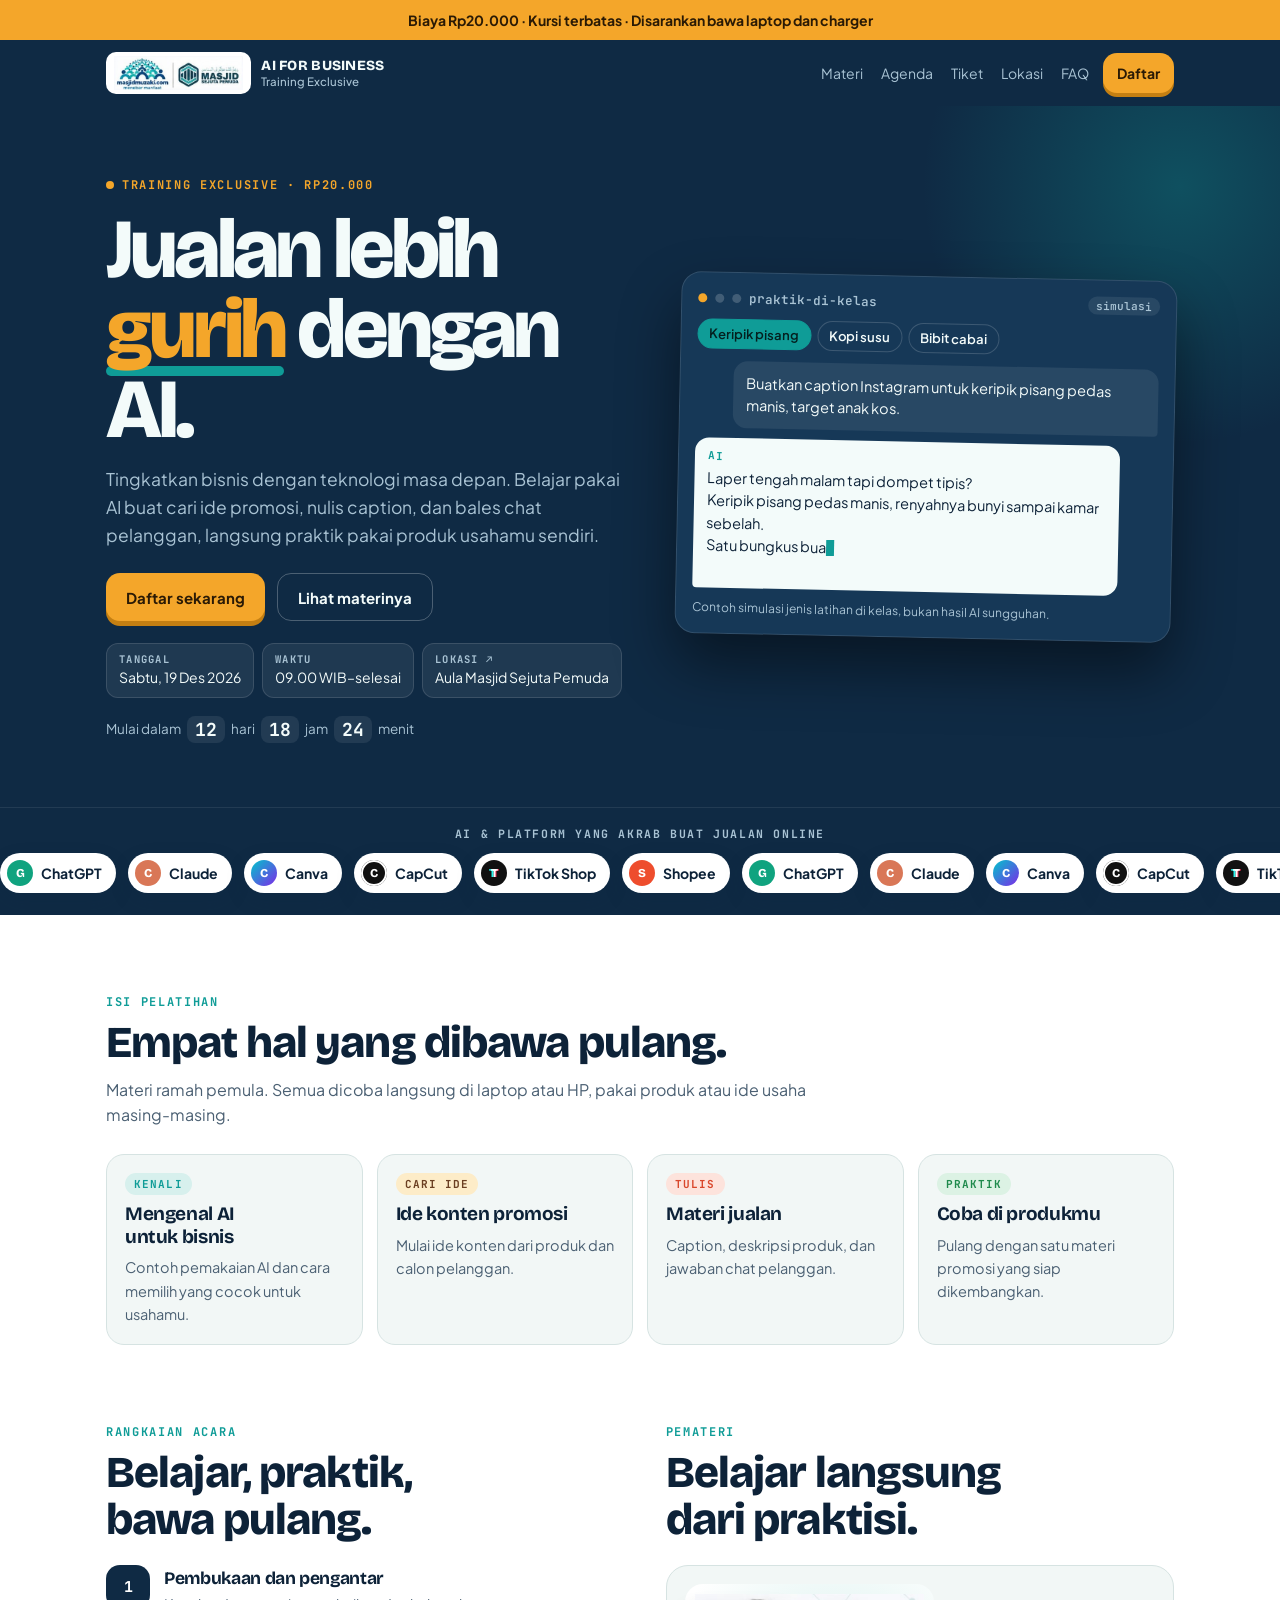
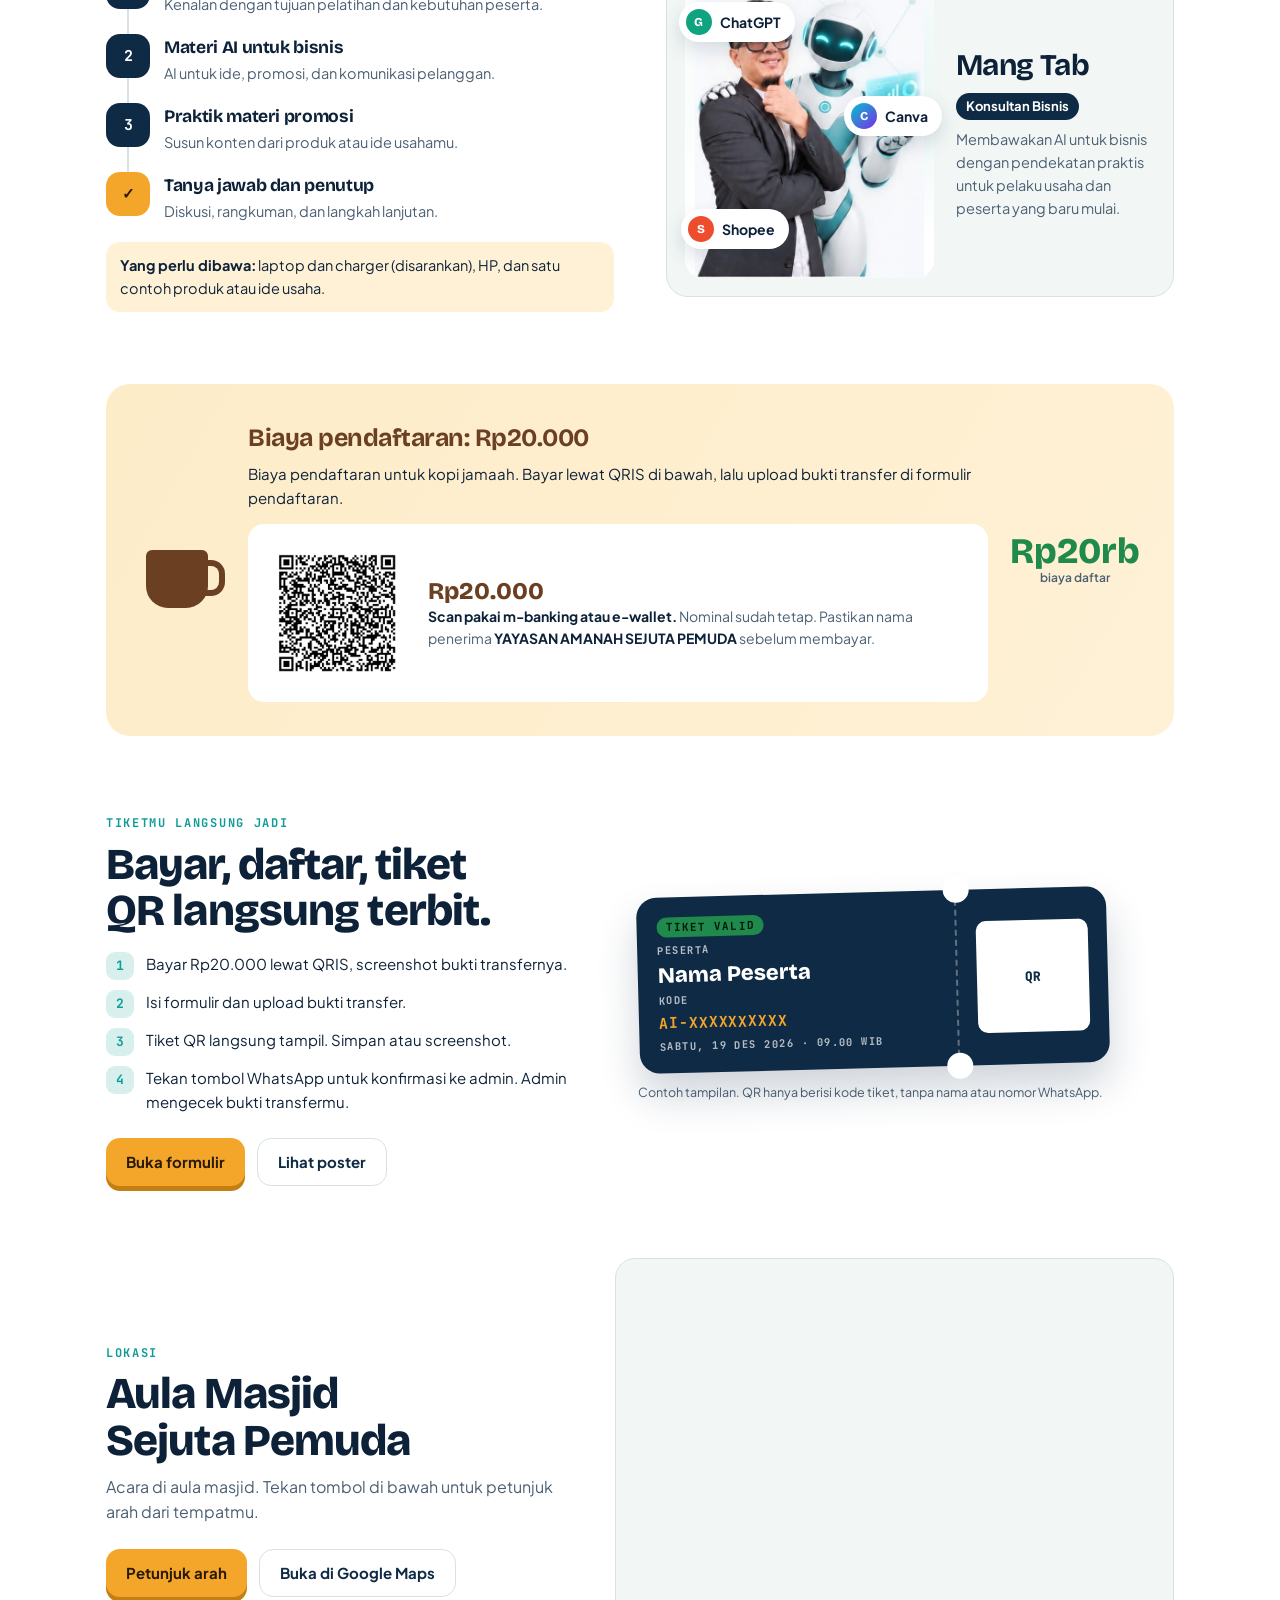
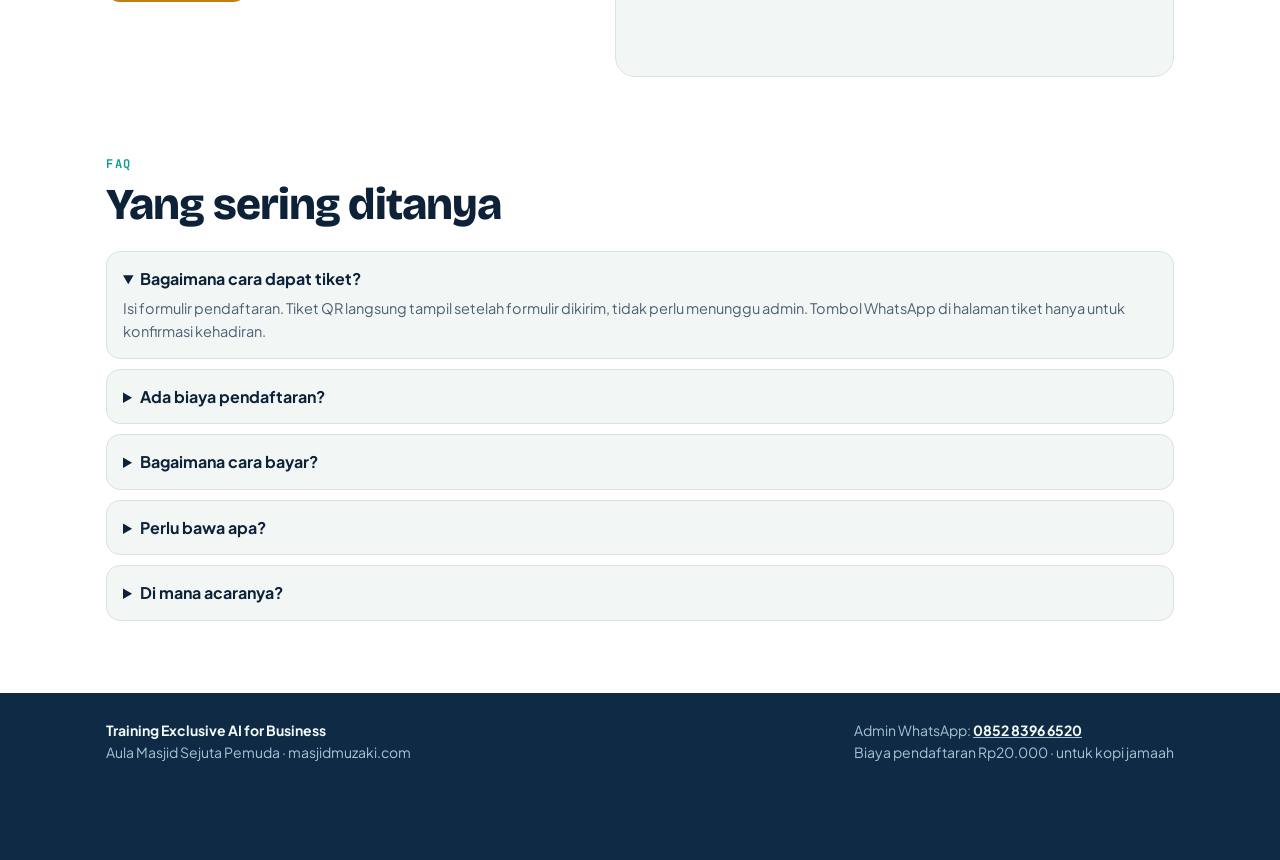
==== index.html @ 22f9c2a0 "Add location section with Google Maps embed and directions Co-Authored-By: Claude Opus 5.5 <noreply@" ====
<!doctype html>
<html lang="id" data-mode="after">
<head>
  <meta charset="utf-8">
  <meta name="viewport" content="width=device-width,initial-scale=1,viewport-fit=cover">
  <meta name="theme-color" content="#0f2a44">
  <meta name="description" content="Training Exclusive AI for Business bersama Mang Tab di Aula Masjid Sejuta Pemuda. Biaya pendaftaran Rp20.000 untuk kopi jamaah.">
  <title>AI for Business — Training Exclusive</title>
  <script>
    // Jadwal acara. Ganti tiga baris ini untuk batch berikutnya.
    window.EVENT = {
      dayStart: "2026-12-19T00:00:00+07:00", // awal hari H
      start:    "2026-12-19T09:00:00+07:00", // jam mulai (pendaftaran online ditutup)
      dayEnd:   "2026-12-19T23:59:59+07:00"  // akhir hari H
    };
    // Mode halaman: before (sebelum), dday (hari H), after (setelah).
    // Bisa dipaksa lewat alamat, mis. index.html?mode=before untuk pratinjau.
    (function () {
      var forced = new URLSearchParams(location.search).get("mode");
      var now = Date.now(), mode = "after";
      if (now < Date.parse(EVENT.dayStart)) mode = "before";
      else if (now <= Date.parse(EVENT.dayEnd)) mode = "dday";
      if (/^(before|dday|after)$/.test(forced || "")) mode = forced;
      document.documentElement.dataset.mode = mode;
    })();
  </script>
  <link rel="preconnect" href="https://fonts.googleapis.com">
  <link rel="preconnect" href="https://fonts.gstatic.com" crossorigin>
  <link rel="stylesheet" href="https://fonts.googleapis.com/css2?family=Bricolage+Grotesque:opsz,wght@12..96,700;12..96,800&family=Plus+Jakarta+Sans:wght@400;500;600;700&family=JetBrains+Mono:wght@500;700&display=swap">
  <link rel="stylesheet" href="assets/site.css">
  <style>
    html[data-mode="before"] .only-dday, html[data-mode="before"] .only-after,
    html[data-mode="dday"] .only-before, html[data-mode="dday"] .only-after,
    html[data-mode="after"] .only-before, html[data-mode="after"] .only-dday{display:none!important}

    .hero{background:var(--hero-bg);color:var(--hero-ink);padding-block:clamp(28px,6vw,64px);position:relative;overflow:hidden}
    .hero::after{content:"";position:absolute;width:560px;height:560px;right:-180px;top:-200px;border-radius:50%;background:radial-gradient(circle,#0f9c9755,transparent 65%);pointer-events:none}
    .hero-grid{display:grid;grid-template-columns:1.05fr 1fr;gap:clamp(24px,4vw,52px);align-items:center;position:relative;z-index:1}
    .hero-grid>*{min-width:0}
    .kick{display:inline-flex;gap:8px;align-items:center;font:700 12px var(--mono);letter-spacing:.14em;color:var(--saffron);text-transform:uppercase}
    .kick b{width:8px;height:8px;border-radius:50%;background:var(--saffron);animation:pulse 1.8s infinite}
    @keyframes pulse{50%{opacity:.25}}
    .hero h1{font-size:clamp(42px,7.6vw,84px);line-height:.95;font-weight:800;margin:14px 0 16px;letter-spacing:-.045em}
    .hero h1 em{font-style:normal;color:var(--saffron);position:relative;white-space:nowrap}
    .hero h1 em::after{content:"";position:absolute;left:0;right:0;bottom:.04em;height:.12em;background:var(--teal);border-radius:99px;z-index:-1}
    .lead{color:var(--hero-soft);font-size:17.5px;max-width:44ch}
    .cta-row{display:flex;gap:12px;flex-wrap:wrap;margin-top:24px}
    .facts{display:flex;flex-wrap:wrap;gap:8px;margin-top:22px}
    .fact{background:#ffffff12;border:1px solid #ffffff1f;border-radius:12px;padding:8px 12px;font-size:14px;text-decoration:none}
    .fact small{display:block;font:700 10.5px var(--mono);letter-spacing:.12em;color:var(--hero-soft)}
    a.fact:hover{background:#ffffff1f}
    .count{display:flex;gap:6px;margin-top:18px;align-items:center;font-size:13.5px;color:var(--hero-soft);flex-wrap:wrap}
    .count[hidden]{display:none}
    .count b{font:700 18px var(--mono);color:var(--hero-ink);background:#ffffff14;border-radius:8px;padding:2px 8px;font-variant-numeric:tabular-nums}

    .demo{background:var(--chat);border:1px solid #ffffff1f;border-radius:20px;padding:16px;box-shadow:0 30px 60px #0007;transform:rotate(1.2deg)}
    .demo-head{display:flex;align-items:center;gap:8px;font:600 12.5px var(--mono);color:var(--hero-soft);margin-bottom:12px}
    .demo-head i{width:9px;height:9px;border-radius:50%;background:#ffffff30}
    .demo-head i:first-child{background:var(--saffron)}
    .demo-head span{margin-left:auto;background:#ffffff14;padding:2px 8px;border-radius:99px;font-size:11px}
    .pick{display:flex;gap:6px;flex-wrap:wrap;margin-bottom:12px}
    .pick button{font:600 13px var(--body);border:1px solid #ffffff2a;background:transparent;color:var(--hero-ink);border-radius:99px;padding:6px 11px;cursor:pointer}
    .pick button[aria-pressed="true"]{background:var(--teal);border-color:var(--teal);color:#04201f}
    .msg{border-radius:14px;padding:11px 13px;font-size:14.5px;line-height:1.55;max-width:92%}
    .msg.you{background:#ffffff14;margin-left:auto;border-bottom-right-radius:4px}
    .msg.ai{background:#f3fbfa;color:#0d2238;margin-top:10px;border-bottom-left-radius:4px;min-height:150px;white-space:pre-line}
    .msg.ai .who{display:block;font:700 11px var(--mono);letter-spacing:.1em;color:#0f9c97;margin-bottom:4px}
    .caret{display:inline-block;width:8px;height:1.1em;background:#0f9c97;vertical-align:-3px;animation:pulse .9s infinite}
    .demo-foot{font-size:12px;color:var(--hero-soft);margin-top:10px}

    section{scroll-margin-top:12px}
    .tool{display:inline-flex;align-items:center;gap:8px;padding:7px 14px 7px 7px;border-radius:99px;background:#fff;color:#0d2238;font:700 14px var(--body);box-shadow:0 8px 20px #0f2a4426;white-space:nowrap}
    .tool i{width:26px;height:26px;border-radius:50%;display:grid;place-items:center;font:800 12px var(--display);font-style:normal;color:#fff;flex:none}
    .t-gpt i{background:#10a37f}
    .t-capcut i{background:#111;box-shadow:inset 0 0 0 2px #fff}
    .t-canva i{background:linear-gradient(135deg,#00c4cc,#7d2ae8)}
    .t-claude i{background:#d97757}
    .t-tts i{background:#111;text-shadow:-1.5px 0 #25f4ee,1.5px 0 #fe2c55}
    .t-shopee i{background:#ee4d2d}
    .tools-band{background:var(--hero-bg);border-top:1px solid #ffffff14;padding-block:18px 22px;overflow:hidden}
    .tools-band p{color:var(--hero-soft);font:700 11.5px var(--mono);letter-spacing:.14em;text-transform:uppercase;text-align:center;margin-bottom:12px}
    .marquee{display:flex;width:max-content;gap:12px;animation:slide 26s linear infinite}
    .tools-band:hover .marquee{animation-play-state:paused}
    .marquee .tool{animation:pop 2.6s ease-in-out infinite}
    .marquee .tool:nth-child(3n+2){animation-delay:-.9s}
    .marquee .tool:nth-child(3n){animation-delay:-1.8s}
    @keyframes slide{to{transform:translateX(-50%)}}
    @keyframes pop{50%{transform:translateY(-4px) scale(1.04)}}
    .sec{padding-block:clamp(40px,6vw,72px)}
    .sec h2{font-size:clamp(28px,4.4vw,44px);line-height:1.05;margin:8px 0 10px;font-weight:800}
    .sub{color:var(--ink-soft);max-width:60ch}
    .learn{display:grid;grid-template-columns:repeat(4,1fr);gap:14px;margin-top:26px}
    .learn article{border-radius:18px;padding:18px;background:var(--ground);border:1px solid var(--line);display:flex;flex-direction:column;gap:8px;transition:transform .2s}
    .learn article:hover{transform:translateY(-4px)}
    .tag{align-self:flex-start;font:700 11px var(--mono);letter-spacing:.1em;padding:4px 9px;border-radius:99px}
    .learn article:nth-child(1) .tag{background:var(--teal-soft);color:var(--teal)}
    .learn article:nth-child(2) .tag{background:var(--saffron-soft);color:var(--coffee)}
    .learn article:nth-child(3) .tag{background:var(--chili-soft);color:var(--chili)}
    .learn article:nth-child(4) .tag{background:var(--leaf-soft);color:var(--leaf)}
    .learn h3{font-size:19px;line-height:1.2}
    .learn p{color:var(--ink-soft);font-size:14.5px}

    .two{display:grid;grid-template-columns:1fr 1fr;gap:clamp(24px,4vw,52px);align-items:start}
    .two>*{min-width:0}
    .tl{list-style:none;margin:22px 0 0;padding:0}
    .tl li{display:grid;grid-template-columns:44px 1fr;gap:14px;padding-bottom:18px;position:relative}
    .tl li::before{content:"";position:absolute;left:21px;top:44px;bottom:0;width:2px;background:var(--line)}
    .tl li:last-child::before{display:none}
    .tl .n{width:44px;height:44px;border-radius:14px;display:grid;place-items:center;font:700 15px var(--mono);background:var(--navy);color:#fff}
    .tl li:last-child .n{background:var(--saffron);color:#2a1a05}
    .tl h3{font-size:17.5px}
    .tl p{color:var(--ink-soft);font-size:14.5px}
    .bring{background:var(--amber-soft);border-radius:14px;padding:12px 14px;font-size:14.5px}

    .speaker{background:var(--ground);border:1px solid var(--line);border-radius:22px;padding:18px;display:grid;grid-template-columns:minmax(0,1.25fr) minmax(0,1fr);gap:22px;align-items:center;margin-top:22px}
    .speaker>*{min-width:0}
    .photo{position:relative;border-radius:18px;background:radial-gradient(circle at 60% 35%,#d7f0ed,#fff 70%);padding:10px 10px 0;overflow:visible}
    .speaker img{width:100%;height:auto;max-height:460px;object-fit:contain;object-position:bottom;display:block;margin:0 auto}
    .orbit-chip{position:absolute;z-index:2;animation:bob 3.6s ease-in-out infinite}
    .orbit-chip:nth-of-type(1){top:6%;left:-6px}
    .orbit-chip:nth-of-type(2){top:38%;right:-8px;animation-delay:-1.2s}
    .orbit-chip:nth-of-type(3){bottom:10%;left:-4px;animation-delay:-2.4s}
    @keyframes bob{50%{transform:translateY(-8px)}}
    .speaker h3{font-size:30px}
    .role{display:inline-block;margin:4px 0 8px;background:var(--navy);color:#fff;font-size:13px;font-weight:700;padding:3px 10px;border-radius:99px}
    .speaker p{color:var(--ink-soft);font-size:14.5px}

    .kopi{background:linear-gradient(120deg,var(--saffron-soft),var(--amber-soft));border-radius:24px;padding:clamp(20px,4vw,34px);display:grid;grid-template-columns:auto 1fr auto;gap:22px;align-items:center}
    .kopi>*{min-width:0}
    .cup{width:86px;height:96px;position:relative}
    .cup .body{position:absolute;bottom:0;left:6px;width:62px;height:58px;background:var(--coffee);border-radius:6px 6px 22px 22px}
    .cup .body::after{content:"";position:absolute;right:-17px;top:10px;width:16px;height:24px;border:6px solid var(--coffee);border-left:0;border-radius:0 14px 14px 0}
    .cup .steam{position:absolute;bottom:62px;width:6px;height:26px;border-radius:99px;background:var(--coffee);opacity:0;animation:steam 2.4s infinite ease-in-out}
    .cup .steam:nth-child(1){left:18px}.cup .steam:nth-child(2){left:34px;animation-delay:.6s}.cup .steam:nth-child(3){left:50px;animation-delay:1.2s}
    @keyframes steam{0%{transform:translateY(8px) scaleY(.6);opacity:0}50%{opacity:.45}100%{transform:translateY(-14px) scaleY(1.1);opacity:0}}
    .kopi h3{font-size:25px;color:var(--coffee)}
    .kopi p{font-size:15px;margin-top:4px}
    .qris{display:grid;grid-template-columns:150px 1fr;gap:16px;align-items:center;margin-top:14px;background:var(--paper);border-radius:16px;padding:14px}
    .qris>*{min-width:0}
    .qris img{width:150px;height:150px;display:block;border-radius:10px;background:#fff}
    .qris p{font-size:14px;color:var(--ink-soft);margin:0}
    .qris b{color:var(--ink)}
    .qris .amt{font:800 24px var(--display);color:var(--coffee);display:block}
    .free{font:800 36px var(--display);color:var(--leaf);text-align:center;line-height:1}
    .free small{display:block;font:600 12px var(--body);color:var(--ink-soft)}

    .ticket-wrap{display:grid;grid-template-columns:1fr 1.1fr;gap:clamp(24px,4vw,44px);align-items:center}
    .ticket-wrap>*{min-width:0}
    .steps{list-style:none;padding:0;margin:18px 0 0;display:grid;gap:10px}
    .steps li{display:flex;gap:12px;align-items:flex-start;font-size:15px}
    .steps b{flex:none;width:28px;height:28px;border-radius:9px;display:grid;place-items:center;background:var(--teal-soft);color:var(--teal);font:700 13px var(--mono)}
    .ticket{display:grid;grid-template-columns:1fr 150px;background:var(--navy);color:#fff;border-radius:20px;position:relative;max-width:470px;transform:rotate(-1.5deg);box-shadow:0 22px 40px #0f2a4433}
    .ticket::before,.ticket::after{content:"";position:absolute;left:calc(100% - 163px);width:26px;height:26px;border-radius:50%;background:var(--paper)}
    .ticket::before{top:-13px}.ticket::after{bottom:-13px}
    .t-main{padding:20px;border-right:2px dashed #ffffff55;display:flex;flex-direction:column;gap:6px;min-width:0}
    .t-main small{font:700 10.5px var(--mono);letter-spacing:.14em;opacity:.7}
    .t-main strong{font:800 22px var(--display);line-height:1.1}
    .t-main code{font:700 15px var(--mono);color:var(--saffron);letter-spacing:.06em}
    .ok{align-self:flex-start;font:700 11px var(--mono);letter-spacing:.1em;background:var(--leaf);color:#04170c;padding:3px 9px;border-radius:99px}
    .t-qr{padding:16px;display:grid;place-items:center;text-align:center;font:600 11px var(--mono);color:var(--hero-soft)}
    .t-qr span{display:grid;place-items:center;width:112px;height:112px;background:#fff;border-radius:10px;color:var(--navy);font:800 13px var(--mono)}
    .ticket-cap{font-size:12.5px;color:var(--ink-soft);margin-top:14px}

    .loc{display:grid;grid-template-columns:1fr 1.2fr;gap:clamp(20px,4vw,44px);align-items:center}
    .loc>*{min-width:0}
    .map{border-radius:20px;overflow:hidden;border:1px solid var(--line);background:var(--ground);aspect-ratio:4/3;max-width:100%}
    .map iframe{width:100%;height:100%;border:0;display:block}
    @media (max-width:860px){.loc{grid-template-columns:1fr}}
    .faq{display:grid;gap:10px;margin-top:22px}
    .faq details{background:var(--ground);border:1px solid var(--line);border-radius:14px;padding:14px 16px}
    .faq summary{font-weight:700;cursor:pointer}
    .faq p{color:var(--ink-soft);margin-top:6px;font-size:14.5px}

    .foot{background:var(--hero-bg);color:var(--hero-soft);font-size:14px}
    .foot .wrap{display:flex;gap:16px;flex-wrap:wrap;justify-content:space-between;padding-block:26px 96px}
    .foot strong{color:var(--hero-ink)}
    .dock{position:fixed;left:0;right:0;bottom:0;z-index:30;display:none;gap:10px;align-items:center;padding:10px max(14px,env(safe-area-inset-right,0px)) calc(10px + env(safe-area-inset-bottom,0px)) max(14px,env(safe-area-inset-left,0px));background:#ffffffe6;backdrop-filter:blur(10px);border-top:1px solid var(--line)}
    .dock .btn{flex:1}
    .dock span{font-size:13px;color:var(--ink-soft);line-height:1.3}

    @media (max-width:860px){
      .hero-grid,.two,.ticket-wrap{grid-template-columns:1fr}
      .learn{grid-template-columns:1fr 1fr}
      .demo{transform:none}
      .dock{display:flex}
    }
    @media (max-width:540px){
      .learn{grid-template-columns:1fr}
      .speaker{grid-template-columns:1fr}
      .speaker img{max-height:380px}
      .kopi{grid-template-columns:1fr}
      .cup{display:none}
      .qris{grid-template-columns:1fr}
      .qris img{width:180px;height:180px}
      .ticket{grid-template-columns:1fr 118px;transform:none}
      .ticket::before,.ticket::after{left:calc(100% - 131px)}
      .t-qr span{width:90px;height:90px}
    }
  </style>
</head>
<body>
  <div class="announce">
    <span class="only-before">Biaya Rp20.000 · Kursi terbatas · Disarankan bawa laptop dan charger</span>
    <span class="only-dday">Hari ini 09.00 WIB · Siapkan QR tiket di HP sebelum masuk aula</span>
    <span class="only-after">Acara selesai 19 Des 2026 · Terima kasih jamaah dan peserta!</span>
  </div>

  <header class="top">
    <div class="wrap">
      <a class="brand" href="#atas">
        <span class="logo-pill"><img src="assets/logo-penyelenggara.jpg" alt="masjidmuzaki.com dan Masjid Sejuta Pemuda" width="350" height="92"></span>
        <span>AI FOR BUSINESS<small>Training Exclusive</small></span>
      </a>
      <nav class="links" aria-label="Navigasi utama"><a href="#materi">Materi</a><a href="#agenda">Agenda</a><a href="#tiket">Tiket</a><a href="#lokasi">Lokasi</a><a href="#faq">FAQ</a></nav>
      <a class="btn hot sm only-before" href="daftar.html">Daftar</a>
      <a class="btn hot sm only-dday" href="#tiket">Info masuk</a>
      <a class="btn hot sm only-after js-wa-next" href="https://wa.me/6285283966520" target="_blank" rel="noopener">Kabari acara berikutnya</a>
    </div>
  </header>

  <main id="atas">
    <section class="hero">
      <div class="wrap hero-grid">
        <div>
          <span class="kick"><b></b><span class="only-before">Training exclusive · Rp20.000</span><span class="only-dday">Berlangsung hari ini</span><span class="only-after">Acara sudah selesai</span></span>
          <h1>Jualan lebih <em>gurih</em> dengan AI.</h1>
          <p class="lead">Tingkatkan bisnis dengan teknologi masa depan. Belajar pakai AI buat cari ide promosi, nulis caption, dan bales chat pelanggan, langsung praktik pakai produk usahamu sendiri.</p>
          <div class="cta-row">
            <a class="btn hot only-before" href="daftar.html">Daftar sekarang</a>
            <a class="btn hot only-dday" href="#tiket">Lihat info masuk</a>
            <a class="btn hot only-after js-wa-next" href="https://wa.me/6285283966520" target="_blank" rel="noopener">Kabari saya acara berikutnya</a>
            <a class="btn ghost" href="#materi">Lihat materinya</a>
          </div>
          <div class="facts">
            <div class="fact"><small>TANGGAL</small>Sabtu, 19 Des 2026</div>
            <div class="fact"><small>WAKTU</small>09.00 WIB–selesai</div>
            <a class="fact" href="https://maps.app.goo.gl/Eqbw839XBTK7faA59" target="_blank" rel="noopener"><small>LOKASI ↗</small>Aula Masjid Sejuta Pemuda</a>
          </div>
          <div class="count only-before" id="countdown" hidden>Mulai dalam <b id="cd-d">0</b> hari <b id="cd-h">00</b> jam <b id="cd-m">00</b> menit</div>
          <p class="count only-after">Mau ikut acara berikutnya? Tekan tombol di atas, admin akan mengabari lewat WhatsApp.</p>
        </div>

        <div class="demo" aria-label="Simulasi AI menulis materi jualan">
          <div class="demo-head"><i></i><i></i><i></i>praktik-di-kelas<span>simulasi</span></div>
          <div class="pick" role="group" aria-label="Pilih contoh produk">
            <button type="button" data-p="0" aria-pressed="true">Keripik pisang</button>
            <button type="button" data-p="1" aria-pressed="false">Kopi susu</button>
            <button type="button" data-p="2" aria-pressed="false">Bibit cabai</button>
          </div>
          <div class="msg you" id="demo-q">Buatkan caption Instagram untuk keripik pisang pedas manis, target anak kos.</div>
          <div class="msg ai"><span class="who">AI</span><span id="demo-a">Laper tengah malam tapi dompet tipis? Keripik pisang pedas manis, renyahnya bunyi sampai kamar sebelah.</span><span class="caret"></span></div>
          <p class="demo-foot">Contoh simulasi jenis latihan di kelas, bukan hasil AI sungguhan.</p>
        </div>
      </div>
    </section>

    <div class="tools-band" aria-label="AI dan platform yang akrab untuk jualan online">
      <p>AI &amp; platform yang akrab buat jualan online</p>
      <div class="marquee"><span class="tool t-gpt"><i>G</i>ChatGPT</span><span class="tool t-claude"><i>C</i>Claude</span><span class="tool t-canva"><i>C</i>Canva</span><span class="tool t-capcut"><i>C</i>CapCut</span><span class="tool t-tts"><i>T</i>TikTok Shop</span><span class="tool t-shopee"><i>S</i>Shopee</span><span aria-hidden="true" style="display:contents"><span class="tool t-gpt"><i>G</i>ChatGPT</span><span class="tool t-claude"><i>C</i>Claude</span><span class="tool t-canva"><i>C</i>Canva</span><span class="tool t-capcut"><i>C</i>CapCut</span><span class="tool t-tts"><i>T</i>TikTok Shop</span><span class="tool t-shopee"><i>S</i>Shopee</span></span></div>
    </div>

    <section class="sec" id="materi">
      <div class="wrap">
        <span class="eye">Isi pelatihan</span>
        <h2>Empat hal yang dibawa pulang.</h2>
        <p class="sub">Materi ramah pemula. Semua dicoba langsung di laptop atau HP, pakai produk atau ide usaha masing-masing.</p>
        <div class="learn">
          <article><span class="tag">KENALI</span><h3>Mengenal AI untuk bisnis</h3><p>Contoh pemakaian AI dan cara memilih yang cocok untuk usahamu.</p></article>
          <article><span class="tag">CARI IDE</span><h3>Ide konten promosi</h3><p>Mulai ide konten dari produk dan calon pelanggan.</p></article>
          <article><span class="tag">TULIS</span><h3>Materi jualan</h3><p>Caption, deskripsi produk, dan jawaban chat pelanggan.</p></article>
          <article><span class="tag">PRAKTIK</span><h3>Coba di produkmu</h3><p>Pulang dengan satu materi promosi yang siap dikembangkan.</p></article>
        </div>
      </div>
    </section>

    <section class="sec" id="agenda" style="padding-top:0">
      <div class="wrap two">
        <div>
          <span class="eye">Rangkaian acara</span>
          <h2>Belajar, praktik, bawa pulang.</h2>
          <ol class="tl">
            <li><span class="n">1</span><div><h3>Pembukaan dan pengantar</h3><p>Kenalan dengan tujuan pelatihan dan kebutuhan peserta.</p></div></li>
            <li><span class="n">2</span><div><h3>Materi AI untuk bisnis</h3><p>AI untuk ide, promosi, dan komunikasi pelanggan.</p></div></li>
            <li><span class="n">3</span><div><h3>Praktik materi promosi</h3><p>Susun konten dari produk atau ide usahamu.</p></div></li>
            <li><span class="n">✓</span><div><h3>Tanya jawab dan penutup</h3><p>Diskusi, rangkuman, dan langkah lanjutan.</p></div></li>
          </ol>
          <p class="bring"><b>Yang perlu dibawa:</b> laptop dan charger (disarankan), HP, dan satu contoh produk atau ide usaha.</p>
        </div>
        <div id="pemateri">
          <span class="eye">Pemateri</span>
          <h2>Belajar langsung dari praktisi.</h2>
          <div class="speaker">
            <div class="photo">
              <span class="tool t-gpt orbit-chip" aria-hidden="true"><i>G</i>ChatGPT</span>
              <span class="tool t-canva orbit-chip" aria-hidden="true"><i>C</i>Canva</span>
              <span class="tool t-shopee orbit-chip" aria-hidden="true"><i>S</i>Shopee</span>
              <img src="assets/mang-tab.jpg" alt="Mang Tab, pemateri, bersama ilustrasi robot AI" width="500" height="620">
            </div>
            <div>
              <h3>Mang Tab</h3>
              <span class="role">Konsultan Bisnis</span>
              <p>Membawakan AI untuk bisnis dengan pendekatan praktis untuk pelaku usaha dan peserta yang baru mulai.</p>
            </div>
          </div>
        </div>
      </div>
    </section>

    <section class="wrap" aria-labelledby="kopi-title">
      <div class="kopi">
        <div class="cup" aria-hidden="true"><span class="steam"></span><span class="steam"></span><span class="steam"></span><span class="body"></span></div>
        <div>
          <h3 id="kopi-title">Biaya pendaftaran: Rp20.000</h3>
          <p>Biaya pendaftaran untuk kopi jamaah. Bayar lewat QRIS di bawah, lalu upload bukti transfer di formulir pendaftaran.</p>
          <div class="qris">
            <img src="assets/qris-kopi-jamaah.png" alt="QRIS pembayaran pendaftaran Rp20.000" width="400" height="400" loading="lazy">
            <p><span class="amt">Rp20.000</span><b>Scan pakai m-banking atau e-wallet.</b> Nominal sudah tetap. Pastikan nama penerima <b>YAYASAN AMANAH SEJUTA PEMUDA</b> sebelum membayar.</p>
          </div>
        </div>
        <div class="free">Rp20rb<small>biaya daftar</small></div>
      </div>
    </section>

    <section class="sec" id="tiket">
      <div class="wrap ticket-wrap">
        <div>
          <span class="eye only-before">Tiketmu langsung jadi</span>
          <span class="eye only-dday">Masuk aula</span>
          <span class="eye only-after">Acara berikutnya</span>
          <h2 class="only-before">Bayar, daftar, tiket QR langsung terbit.</h2>
          <h2 class="only-dday">Tunjukkan QR tiket ke panitia di pintu.</h2>
          <h2 class="only-after">Pendaftaran sudah ditutup.</h2>
          <ol class="steps only-before">
            <li><b>1</b><span>Bayar Rp20.000 lewat QRIS, screenshot bukti transfernya.</span></li>
            <li><b>2</b><span>Isi formulir dan upload bukti transfer.</span></li>
            <li><b>3</b><span>Tiket QR langsung tampil. Simpan atau screenshot.</span></li>
            <li><b>4</b><span>Tekan tombol WhatsApp untuk konfirmasi ke admin. Admin mengecek bukti transfermu.</span></li>
          </ol>
          <p class="sub only-dday" style="margin-top:10px">Belum punya tiket? Datang ke meja panitia dan sebutkan nama serta nomor WhatsApp yang didaftarkan.</p>
          <p class="sub only-after" style="margin-top:10px">Tinggalkan pesan ke admin supaya dikabari kalau acara berikutnya dibuka.</p>
          <div class="cta-row">
            <a class="btn hot only-before" href="daftar.html">Buka formulir</a>
            <a class="btn hot only-after js-wa-next" href="https://wa.me/6285283966520" target="_blank" rel="noopener">Kabari saya</a>
            <a class="btn line" href="assets/poster-batch1.jpg" target="_blank" rel="noopener">Lihat poster</a>
          </div>
        </div>
        <div>
          <div class="ticket" aria-label="Contoh tampilan tiket">
            <div class="t-main">
              <span class="ok">TIKET VALID</span>
              <small>PESERTA</small><strong>Nama Peserta</strong>
              <small>KODE</small><code>AI-XXXXXXXXXX</code>
              <small>SABTU, 19 DES 2026 · 09.00 WIB</small>
            </div>
            <div class="t-qr"><span>QR</span></div>
          </div>
          <p class="ticket-cap">Contoh tampilan. QR hanya berisi kode tiket, tanpa nama atau nomor WhatsApp.</p>
        </div>
      </div>
    </section>

    <section class="sec" id="lokasi" style="padding-top:0">
      <div class="wrap loc">
        <div>
          <span class="eye">Lokasi</span>
          <h2>Aula Masjid Sejuta Pemuda</h2>
          <p class="sub">Acara di aula masjid. Tekan tombol di bawah untuk petunjuk arah dari tempatmu.</p>
          <div class="cta-row">
            <a class="btn hot" href="https://www.google.com/maps/dir/?api=1&destination=-6.9455072,106.9286462" target="_blank" rel="noopener">Petunjuk arah</a>
            <a class="btn line" href="https://maps.app.goo.gl/Eqbw839XBTK7faA59" target="_blank" rel="noopener">Buka di Google Maps</a>
          </div>
        </div>
        <div class="map">
          <iframe title="Peta lokasi Masjid Sejuta Pemuda" src="https://maps.google.com/maps?q=-6.9455072,106.9286462&amp;z=17&amp;hl=id&amp;output=embed" loading="lazy" referrerpolicy="no-referrer-when-downgrade" allowfullscreen></iframe>
        </div>
      </div>
    </section>

    <section class="sec" id="faq" style="padding-top:0">
      <div class="wrap">
        <span class="eye">FAQ</span>
        <h2>Yang sering ditanya</h2>
        <div class="faq">
          <details open><summary>Bagaimana cara dapat tiket?</summary><p>Isi formulir pendaftaran. Tiket QR langsung tampil setelah formulir dikirim, tidak perlu menunggu admin. Tombol WhatsApp di halaman tiket hanya untuk konfirmasi kehadiran.</p></details>
          <details><summary>Ada biaya pendaftaran?</summary><p>Ada, Rp20.000 untuk kopi jamaah. Bayar lewat QRIS di halaman ini atau di formulir pendaftaran.</p></details>
          <details><summary>Bagaimana cara bayar?</summary><p>Scan QRIS pakai m-banking atau e-wallet (nominal sudah Rp20.000), screenshot bukti transfernya, lalu upload di formulir pendaftaran. Admin mengecek bukti itu sebelum hari H.</p></details>
          <details><summary>Perlu bawa apa?</summary><p>Disarankan membawa laptop dan charger. Bawa juga HP dan satu contoh produk atau ide usaha untuk praktik.</p></details>
          <details><summary>Di mana acaranya?</summary><p>Aula Masjid Sejuta Pemuda. <a href="https://maps.app.goo.gl/Eqbw839XBTK7faA59" target="_blank" rel="noopener">Buka di Google Maps</a> atau tanya admin.</p></details>
        </div>
      </div>
    </section>
  </main>

  <footer class="foot">
    <div class="wrap">
      <div><strong>Training Exclusive AI for Business</strong><br>Aula Masjid Sejuta Pemuda · masjidmuzaki.com</div>
      <div>Admin WhatsApp: <a href="https://wa.me/6285283966520" target="_blank" rel="noopener"><strong>0852 8396 6520</strong></a><br>Biaya pendaftaran Rp20.000 · untuk kopi jamaah</div>
    </div>
  </footer>

  <div class="dock">
    <span class="only-before">Rp20.000 · tiket QR langsung jadi</span>
    <span class="only-dday">Siapkan QR di HP</span>
    <span class="only-after">Acara selesai</span>
    <a class="btn hot sm only-before" href="daftar.html">Daftar</a>
    <a class="btn hot sm only-dday" href="#tiket">Info masuk</a>
    <a class="btn hot sm only-after js-wa-next" href="https://wa.me/6285283966520" target="_blank" rel="noopener">Kabari saya</a>
  </div>

  <script>
    // Tombol "kabari batch berikutnya" membuka WhatsApp admin dengan pesan terisi.
    var nextMsg = "Assalamu'alaikum Admin Masjid Muzaki,\n\nSaya ingin dikabari kalau Training Exclusive AI for Business batch berikutnya dibuka. Terima kasih.";
    document.querySelectorAll(".js-wa-next").forEach(function (a) {
      a.href = "https://wa.me/6285283966520?text=" + encodeURIComponent(nextMsg);
    });

    // Hitung mundur (hanya tampil sebelum hari H).
    (function () {
      var box = document.getElementById("countdown");
      var start = Date.parse(window.EVENT.start);
      function tick() {
        var ms = start - Date.now();
        if (ms <= 0) { box.hidden = true; return; }
        box.hidden = false;
        document.getElementById("cd-d").textContent = Math.floor(ms / 864e5);
        document.getElementById("cd-h").textContent = String(Math.floor(ms % 864e5 / 36e5)).padStart(2, "0");
        document.getElementById("cd-m").textContent = String(Math.floor(ms % 36e5 / 6e4)).padStart(2, "0");
      }
      tick(); setInterval(tick, 30000);
    })();

    // Simulasi AI menulis materi jualan (contoh tetap, bukan AI sungguhan).
    (function () {
      var samples = [
        { q: "Buatkan caption Instagram untuk keripik pisang pedas manis, target anak kos.",
          a: "Laper tengah malam tapi dompet tipis?\nKeripik pisang pedas manis, renyahnya bunyi sampai kamar sebelah.\nSatu bungkus buat nemenin tugas, dua bungkus buat dibagi (kalau rela).\nKetik \"MAU\" di komentar, kami kirim info ordernya." },
        { q: "Tulis 3 ide konten TikTok untuk kopi susu gula aren rumahan.",
          a: "1. \"Racik 30 detik\": time-lapse bikin segelas, dari aren cair sampai es batu.\n2. \"Tebak harga\": tanya orang lewat, lalu kasih tahu harga aslinya.\n3. \"Kopi buat siapa?\": satu gelas untuk tiap tipe pelanggan, dari mahasiswa sampai bapak ronda." },
        { q: "Pelanggan tanya: \"bibitnya kalau mati di jalan gimana?\" Bantu jawab sopan.",
          a: "Halo Kak, terima kasih sudah tanya.\nBibit kami kemas pakai media lembap dan kardus berlubang supaya tetap segar.\nKalau sampai dalam kondisi layu, kirim foto dan video unboxing ya Kak, nanti kami bantu cek dan carikan solusinya." }
      ];
      var qEl = document.getElementById("demo-q"), aEl = document.getElementById("demo-a");
      var buttons = document.querySelectorAll(".pick button");
      var reduce = window.matchMedia("(prefers-reduced-motion: reduce)").matches;
      var timer = null, next = null;
      function play(i) {
        clearInterval(timer); clearTimeout(next);
        buttons.forEach(function (b) { b.setAttribute("aria-pressed", String(+b.dataset.p === i)); });
        qEl.textContent = samples[i].q;
        var full = samples[i].a, n = 0;
        if (reduce) { aEl.textContent = full; return; }
        aEl.textContent = "";
        timer = setInterval(function () {
          n += 2; aEl.textContent = full.slice(0, n);
          if (n >= full.length) { clearInterval(timer); next = setTimeout(function () { play((i + 1) % samples.length); }, 4500); }
        }, 28);
      }
      buttons.forEach(function (b) { b.addEventListener("click", function () { play(+b.dataset.p); }); });
      setTimeout(function () { play(0); }, 500);
    })();
  </script>
</body>
</html>
---- assets/site.css ----
/* Gaya bersama index.html dan daftar.html.
   Warna navy + teal diambil dari poster; kuning kunyit untuk tombol utama. */
:root{
  --ground:#f2f7f6; --paper:#ffffff; --ink:#0d2238; --ink-soft:#4b6073; --line:#d6e3e2;
  --navy:#0f2a44; --teal:#0f9c97; --teal-soft:#d7f0ed; --saffron:#f4a62a; --saffron-dark:#c47f12;
  --saffron-soft:#fdecc8; --coffee:#6b3f22; --chili:#d9472b; --chili-soft:#fde3dc;
  --leaf:#1f8a4c; --leaf-soft:#dcf2e4; --amber-soft:#fff1d6;
  --hero-bg:#0f2a44; --hero-ink:#f3fbfa; --hero-soft:#a9c3d4; --chat:#163857;
  --display:"Bricolage Grotesque","Segoe UI",system-ui,sans-serif;
  --body:"Plus Jakarta Sans",system-ui,-apple-system,"Segoe UI",sans-serif;
  --mono:"JetBrains Mono",ui-monospace,Menlo,Consolas,monospace;
}
*{box-sizing:border-box}
html{scroll-behavior:smooth}
body{margin:0;background:var(--paper);color:var(--ink);font:16px/1.6 var(--body)}
h1,h2,h3{font-family:var(--display);text-wrap:balance;margin:0;letter-spacing:-.02em}
p{margin:0}
a{color:inherit}
img{max-width:100%}
:focus-visible{outline:3px solid var(--saffron);outline-offset:2px;border-radius:6px}
.wrap{max-width:1100px;margin:0 auto;padding-left:max(16px,env(safe-area-inset-left,0px));padding-right:max(16px,env(safe-area-inset-right,0px))}
.hidden{display:none!important}

/* tombol */
.btn{display:inline-flex;align-items:center;justify-content:center;gap:8px;min-height:48px;font:700 15px var(--body);padding:12px 20px;border-radius:14px;text-decoration:none;border:0;cursor:pointer}
.btn.hot{background:var(--saffron);color:#2a1a05;box-shadow:0 5px 0 var(--saffron-dark)}
.btn.hot:active{transform:translateY(3px);box-shadow:0 2px 0 var(--saffron-dark)}
.btn.hot[disabled]{opacity:.6;cursor:wait}
.btn.ghost{background:transparent;color:var(--hero-ink);border:1.5px solid #ffffff40}
.btn.line{background:var(--paper);color:var(--navy);border:1.5px solid var(--line)}
.btn.sm{min-height:40px;padding:8px 14px;font-size:14px;box-shadow:0 4px 0 var(--saffron-dark)}

/* header */
.top{background:var(--hero-bg);color:var(--hero-ink)}
.top .wrap{display:flex;align-items:center;gap:14px;padding-block:12px}
.brand{display:flex;align-items:center;gap:10px;text-decoration:none;font:800 14px var(--display);letter-spacing:.02em}
.brand small{display:block;font:500 11.5px var(--body);color:var(--hero-soft);letter-spacing:0}
.logo-pill{background:#fff;border-radius:10px;padding:4px 8px;display:flex}
.logo-pill img{height:34px;width:auto;display:block}
.links{display:flex;gap:18px;margin-left:auto;font-size:14px;color:var(--hero-soft)}
.links a{text-decoration:none}
.links a:hover{color:var(--hero-ink)}

.eye{font:700 12px var(--mono);letter-spacing:.14em;color:var(--teal);text-transform:uppercase}
.announce{background:var(--saffron);color:#2a1a05;font-weight:700;font-size:14px;text-align:center;padding:9px 16px}

@media (max-width:860px){.links{display:none}}
@media (max-width:420px){.top .btn{display:none}.logo-pill img{height:28px}}
@media (prefers-reduced-motion:reduce){*,*::before,*::after{animation:none!important;transition:none!important;scroll-behavior:auto!important}}
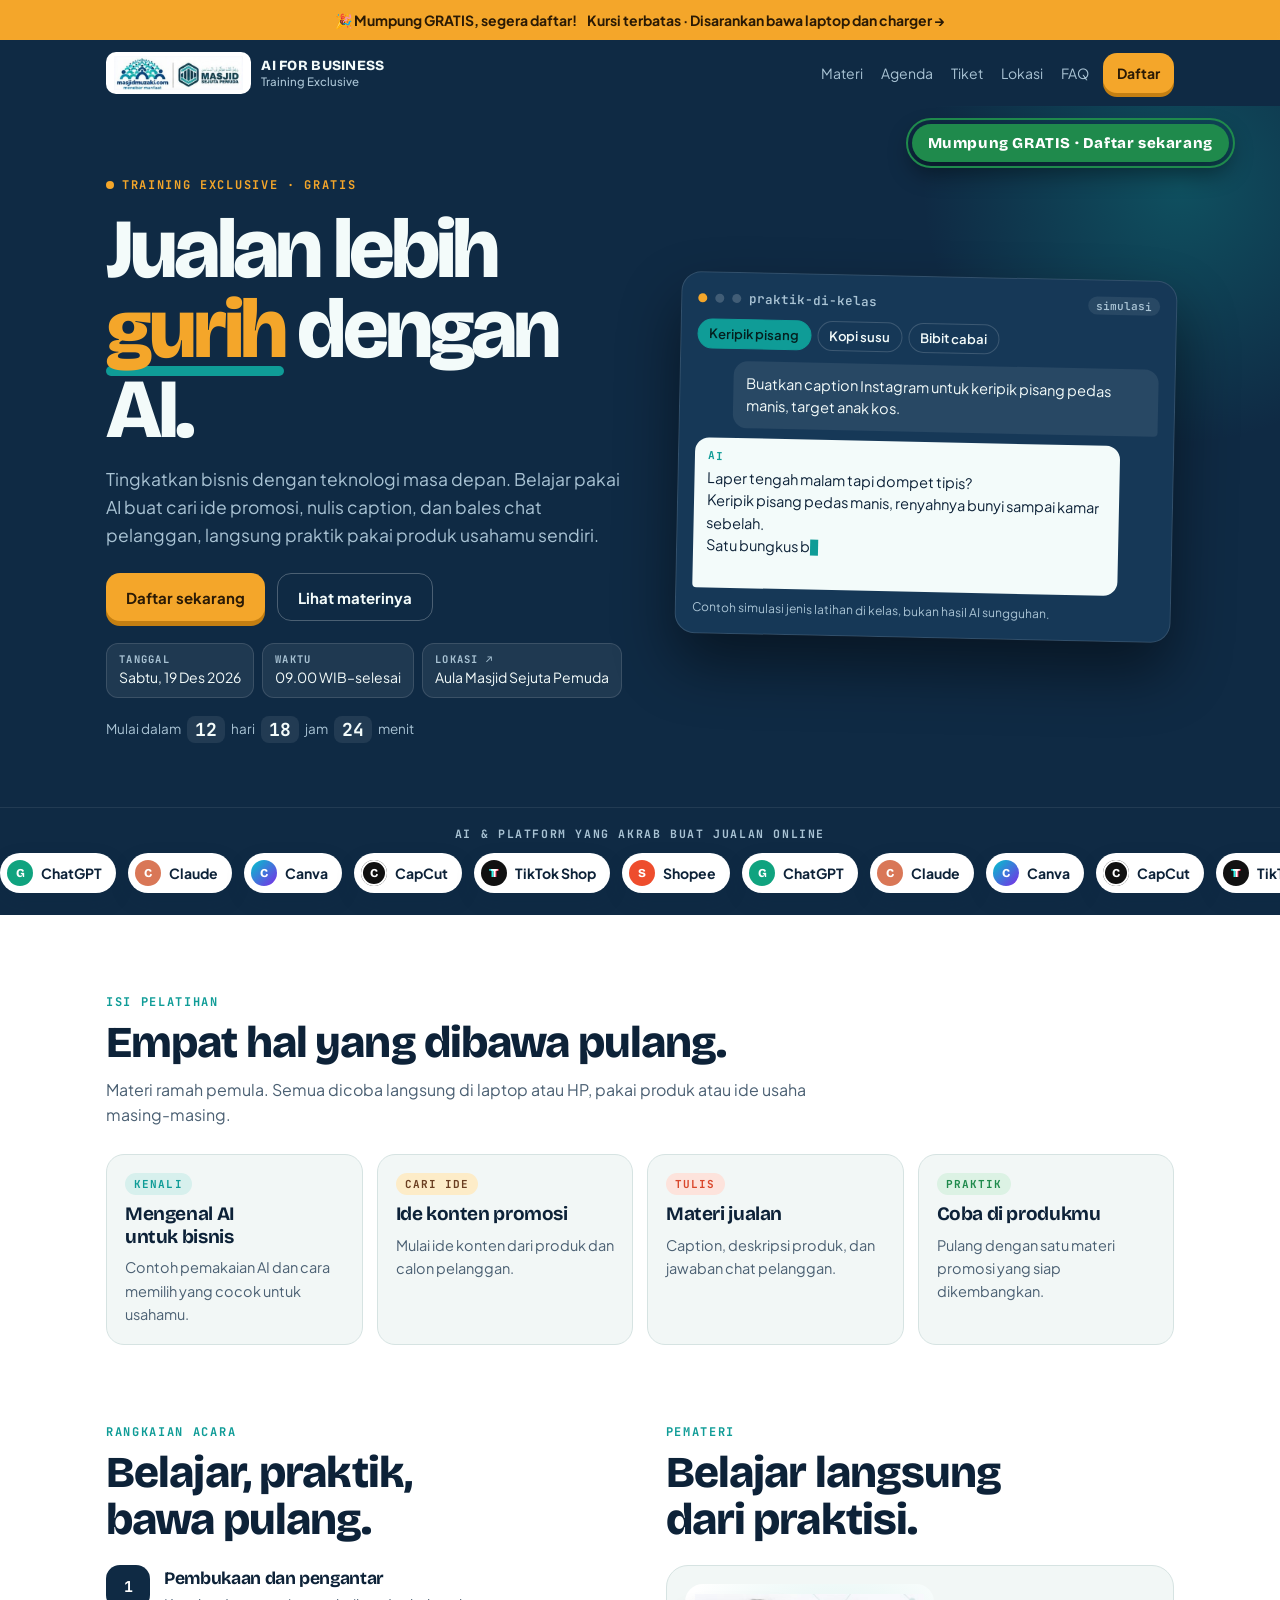
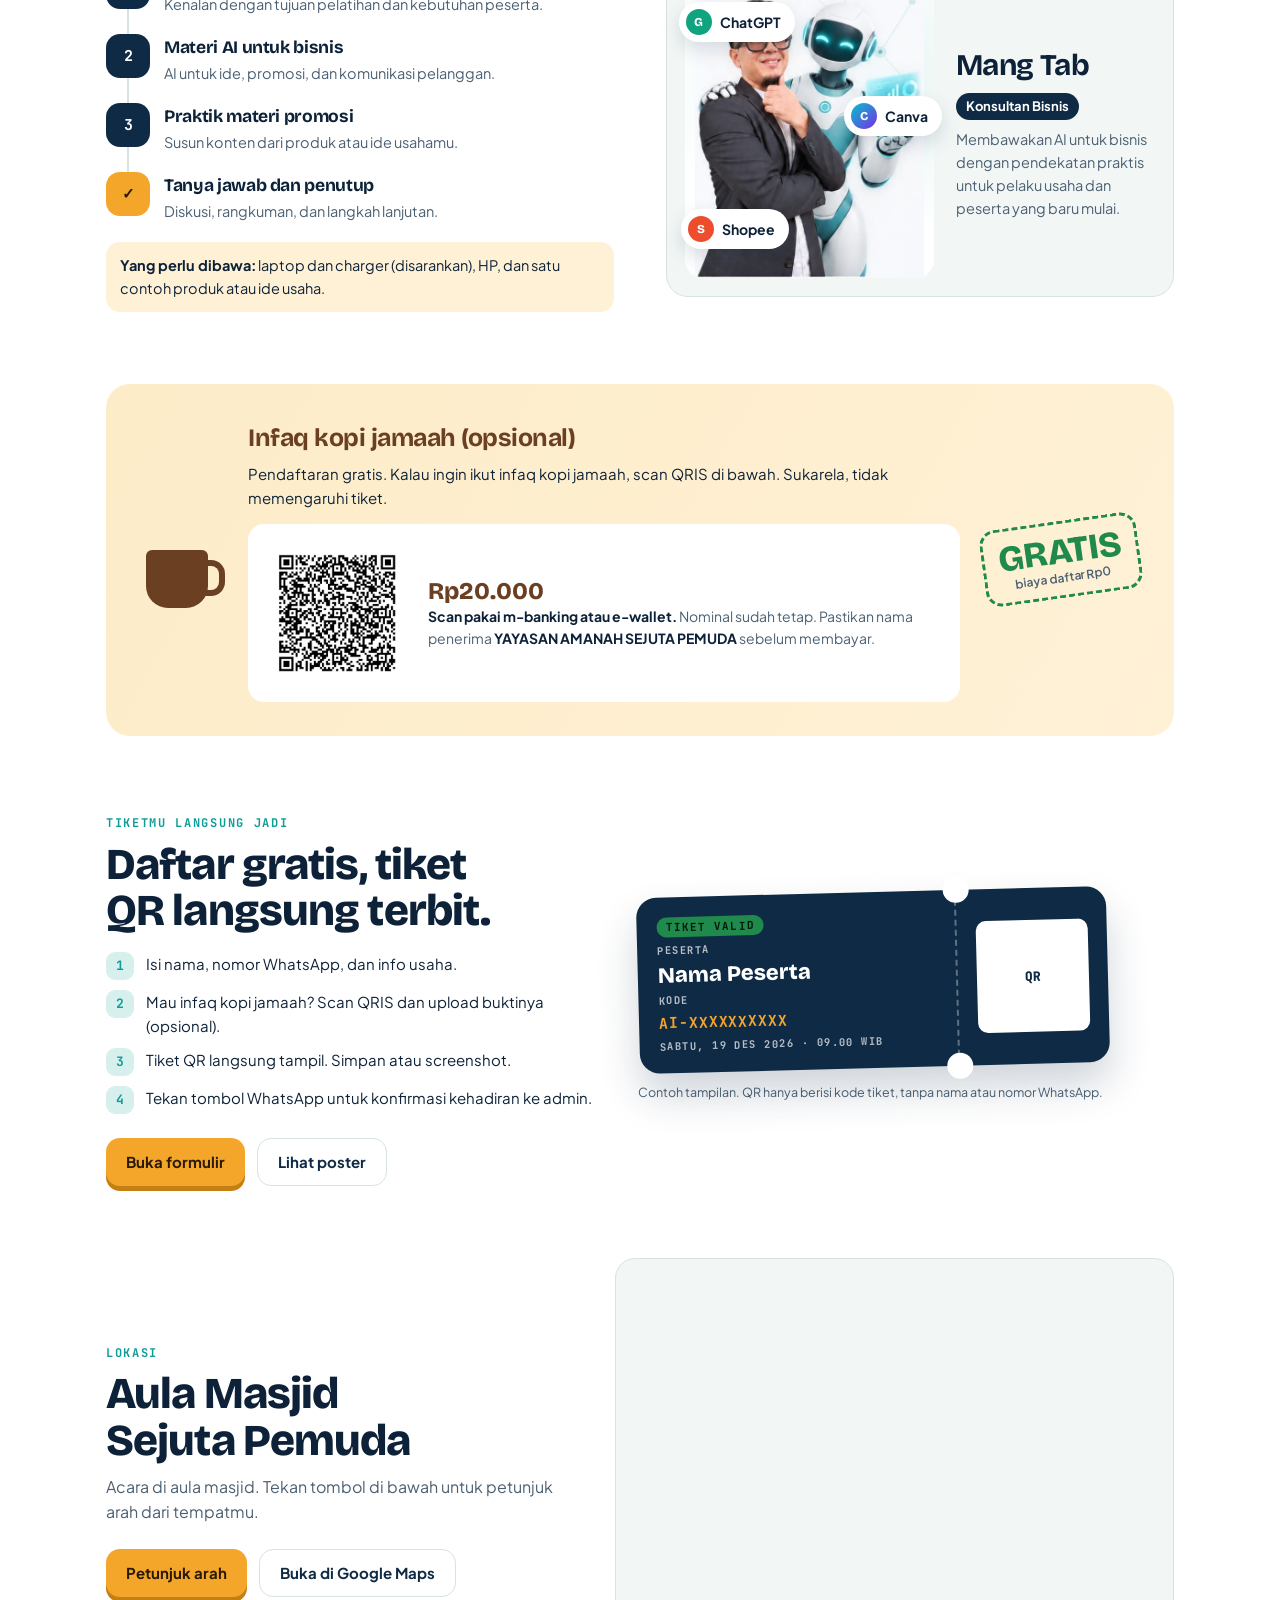
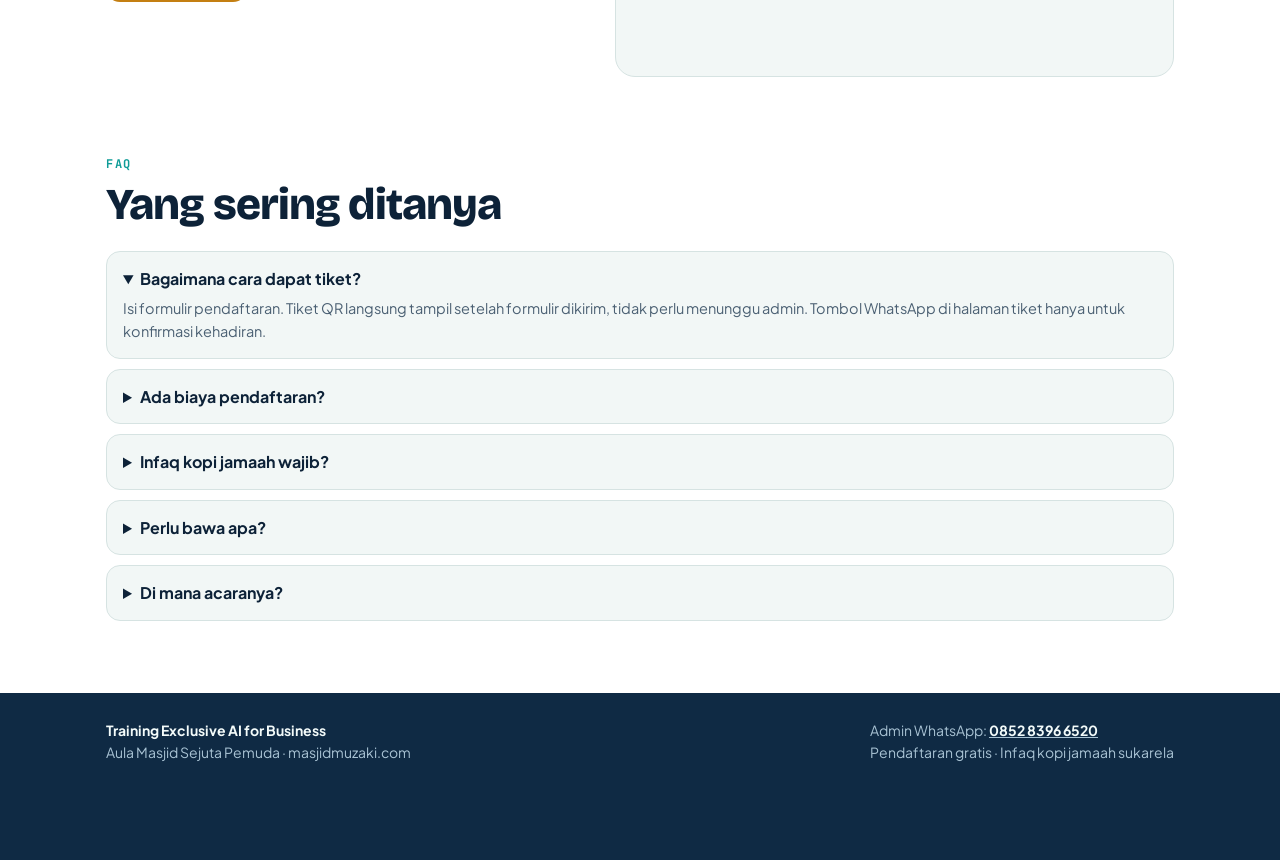
==== commit 483fd5a1: "Make registration free with optional infaq, ask which AI people use, add free-registration animation" ====
--- a/index.html
+++ b/index.html
@@ -4,7 +4,7 @@
   <meta charset="utf-8">
   <meta name="viewport" content="width=device-width,initial-scale=1,viewport-fit=cover">
   <meta name="theme-color" content="#0f2a44">
-  <meta name="description" content="Training Exclusive AI for Business bersama Mang Tab di Aula Masjid Sejuta Pemuda. Biaya pendaftaran Rp20.000 untuk kopi jamaah.">
+  <meta name="description" content="Training Exclusive AI for Business bersama Mang Tab di Aula Masjid Sejuta Pemuda. Pendaftaran gratis.">
   <title>AI for Business — Training Exclusive</title>
   <script>
     // Jadwal acara. Ganti tiga baris ini untuk batch berikutnya.
@@ -141,6 +141,18 @@
     .qris p{font-size:14px;color:var(--ink-soft);margin:0}
     .qris b{color:var(--ink)}
     .qris .amt{font:800 24px var(--display);color:var(--coffee);display:block}
+    .free-run{display:inline-flex;flex-wrap:wrap;justify-content:center;gap:4px 10px;text-decoration:none;color:inherit}
+    .free-run b{display:inline-block;animation:freeBounce 1.4s ease-in-out infinite}
+    .announce{background:linear-gradient(100deg,var(--saffron) 40%,#ffd77a 50%,var(--saffron) 60%);background-size:250% 100%;animation:shine 3.2s linear infinite}
+    @keyframes shine{from{background-position:120% 0}to{background-position:-120% 0}}
+    @keyframes freeBounce{0%,100%{transform:translateY(0) scale(1)}50%{transform:translateY(-2px) scale(1.06)}}
+    .free-stamp{transform:rotate(-8deg);border:3px dashed var(--leaf);border-radius:16px;padding:10px 14px;animation:stamp 2.4s ease-in-out infinite}
+    @keyframes stamp{0%,100%{transform:rotate(-8deg) scale(1)}50%{transform:rotate(-4deg) scale(1.08)}}
+    .free-blink{color:var(--leaf);animation:freeBounce 1.4s ease-in-out infinite;display:inline-block}
+    .hero-free{position:absolute;right:max(16px,4vw);top:18px;z-index:3;background:var(--leaf);color:#fff;font:800 15px var(--display);letter-spacing:.04em;padding:10px 16px;border-radius:99px;box-shadow:0 10px 24px #0007;text-decoration:none;animation:freeBounce 1.4s ease-in-out infinite}
+    .hero-free::before{content:"";position:absolute;inset:-6px;border-radius:inherit;border:2px solid var(--leaf);animation:ring 1.6s ease-out infinite}
+    @keyframes ring{from{opacity:.9;transform:scale(.9)}to{opacity:0;transform:scale(1.25)}}
+    @media (max-width:860px){.hero-free{top:auto;bottom:16px;right:16px;font-size:13px}}
     .free{font:800 36px var(--display);color:var(--leaf);text-align:center;line-height:1}
     .free small{display:block;font:600 12px var(--body);color:var(--ink-soft)}
 
@@ -200,7 +212,7 @@
 </head>
 <body>
   <div class="announce">
-    <span class="only-before">Biaya Rp20.000 · Kursi terbatas · Disarankan bawa laptop dan charger</span>
+    <a class="only-before free-run" href="daftar.html"><b>🎉 Mumpung GRATIS, segera daftar!</b> <span>Kursi terbatas · Disarankan bawa laptop dan charger →</span></a>
     <span class="only-dday">Hari ini 09.00 WIB · Siapkan QR tiket di HP sebelum masuk aula</span>
     <span class="only-after">Acara selesai 19 Des 2026 · Terima kasih jamaah dan peserta!</span>
   </div>
@@ -220,9 +232,10 @@
 
   <main id="atas">
     <section class="hero">
+      <a class="hero-free only-before" href="daftar.html">Mumpung GRATIS · Daftar sekarang</a>
       <div class="wrap hero-grid">
         <div>
-          <span class="kick"><b></b><span class="only-before">Training exclusive · Rp20.000</span><span class="only-dday">Berlangsung hari ini</span><span class="only-after">Acara sudah selesai</span></span>
+          <span class="kick"><b></b><span class="only-before">Training exclusive · GRATIS</span><span class="only-dday">Berlangsung hari ini</span><span class="only-after">Acara sudah selesai</span></span>
           <h1>Jualan lebih <em>gurih</em> dengan AI.</h1>
           <p class="lead">Tingkatkan bisnis dengan teknologi masa depan. Belajar pakai AI buat cari ide promosi, nulis caption, dan bales chat pelanggan, langsung praktik pakai produk usahamu sendiri.</p>
           <div class="cta-row">
@@ -310,14 +323,14 @@
       <div class="kopi">
         <div class="cup" aria-hidden="true"><span class="steam"></span><span class="steam"></span><span class="steam"></span><span class="body"></span></div>
         <div>
-          <h3 id="kopi-title">Biaya pendaftaran: Rp20.000</h3>
-          <p>Biaya pendaftaran untuk kopi jamaah. Bayar lewat QRIS di bawah, lalu upload bukti transfer di formulir pendaftaran.</p>
+          <h3 id="kopi-title">Infaq kopi jamaah (opsional)</h3>
+          <p>Pendaftaran gratis. Kalau ingin ikut infaq kopi jamaah, scan QRIS di bawah. Sukarela, tidak memengaruhi tiket.</p>
           <div class="qris">
-            <img src="assets/qris-kopi-jamaah.png" alt="QRIS pembayaran pendaftaran Rp20.000" width="400" height="400" loading="lazy">
+            <img src="assets/qris-kopi-jamaah.png" alt="QRIS infaq kopi jamaah Rp20.000" width="400" height="400" loading="lazy">
             <p><span class="amt">Rp20.000</span><b>Scan pakai m-banking atau e-wallet.</b> Nominal sudah tetap. Pastikan nama penerima <b>YAYASAN AMANAH SEJUTA PEMUDA</b> sebelum membayar.</p>
           </div>
         </div>
-        <div class="free">Rp20rb<small>biaya daftar</small></div>
+        <div class="free free-stamp">GRATIS<small>biaya daftar Rp0</small></div>
       </div>
     </section>
 
@@ -327,14 +340,14 @@
           <span class="eye only-before">Tiketmu langsung jadi</span>
           <span class="eye only-dday">Masuk aula</span>
           <span class="eye only-after">Acara berikutnya</span>
-          <h2 class="only-before">Bayar, daftar, tiket QR langsung terbit.</h2>
+          <h2 class="only-before">Daftar gratis, tiket QR langsung terbit.</h2>
           <h2 class="only-dday">Tunjukkan QR tiket ke panitia di pintu.</h2>
           <h2 class="only-after">Pendaftaran sudah ditutup.</h2>
           <ol class="steps only-before">
-            <li><b>1</b><span>Bayar Rp20.000 lewat QRIS, screenshot bukti transfernya.</span></li>
-            <li><b>2</b><span>Isi formulir dan upload bukti transfer.</span></li>
+            <li><b>1</b><span>Isi nama, nomor WhatsApp, dan info usaha.</span></li>
+            <li><b>2</b><span>Mau infaq kopi jamaah? Scan QRIS dan upload buktinya (opsional).</span></li>
             <li><b>3</b><span>Tiket QR langsung tampil. Simpan atau screenshot.</span></li>
-            <li><b>4</b><span>Tekan tombol WhatsApp untuk konfirmasi ke admin. Admin mengecek bukti transfermu.</span></li>
+            <li><b>4</b><span>Tekan tombol WhatsApp untuk konfirmasi kehadiran ke admin.</span></li>
           </ol>
           <p class="sub only-dday" style="margin-top:10px">Belum punya tiket? Datang ke meja panitia dan sebutkan nama serta nomor WhatsApp yang didaftarkan.</p>
           <p class="sub only-after" style="margin-top:10px">Tinggalkan pesan ke admin supaya dikabari kalau acara berikutnya dibuka.</p>
@@ -382,8 +395,8 @@
         <h2>Yang sering ditanya</h2>
         <div class="faq">
           <details open><summary>Bagaimana cara dapat tiket?</summary><p>Isi formulir pendaftaran. Tiket QR langsung tampil setelah formulir dikirim, tidak perlu menunggu admin. Tombol WhatsApp di halaman tiket hanya untuk konfirmasi kehadiran.</p></details>
-          <details><summary>Ada biaya pendaftaran?</summary><p>Ada, Rp20.000 untuk kopi jamaah. Bayar lewat QRIS di halaman ini atau di formulir pendaftaran.</p></details>
-          <details><summary>Bagaimana cara bayar?</summary><p>Scan QRIS pakai m-banking atau e-wallet (nominal sudah Rp20.000), screenshot bukti transfernya, lalu upload di formulir pendaftaran. Admin mengecek bukti itu sebelum hari H.</p></details>
+          <details><summary>Ada biaya pendaftaran?</summary><p>Tidak. Pendaftaran gratis.</p></details>
+          <details><summary>Infaq kopi jamaah wajib?</summary><p>Tidak. Infaq kopi jamaah sukarela (QRIS Rp20.000) dan tidak memengaruhi pendaftaran atau tiket. Kalau ikut infaq, upload buktinya di formulir.</p></details>
           <details><summary>Perlu bawa apa?</summary><p>Disarankan membawa laptop dan charger. Bawa juga HP dan satu contoh produk atau ide usaha untuk praktik.</p></details>
           <details><summary>Di mana acaranya?</summary><p>Aula Masjid Sejuta Pemuda. <a href="https://maps.app.goo.gl/Eqbw839XBTK7faA59" target="_blank" rel="noopener">Buka di Google Maps</a> atau tanya admin.</p></details>
         </div>
@@ -394,12 +407,12 @@
   <footer class="foot">
     <div class="wrap">
       <div><strong>Training Exclusive AI for Business</strong><br>Aula Masjid Sejuta Pemuda · masjidmuzaki.com</div>
-      <div>Admin WhatsApp: <a href="https://wa.me/6285283966520" target="_blank" rel="noopener"><strong>0852 8396 6520</strong></a><br>Biaya pendaftaran Rp20.000 · untuk kopi jamaah</div>
+      <div>Admin WhatsApp: <a href="https://wa.me/6285283966520" target="_blank" rel="noopener"><strong>0852 8396 6520</strong></a><br>Pendaftaran gratis · Infaq kopi jamaah sukarela</div>
     </div>
   </footer>
 
   <div class="dock">
-    <span class="only-before">Rp20.000 · tiket QR langsung jadi</span>
+    <span class="only-before"><b class="free-blink">GRATIS</b> · tiket QR langsung jadi</span>
     <span class="only-dday">Siapkan QR di HP</span>
     <span class="only-after">Acara selesai</span>
     <a class="btn hot sm only-before" href="daftar.html">Daftar</a>
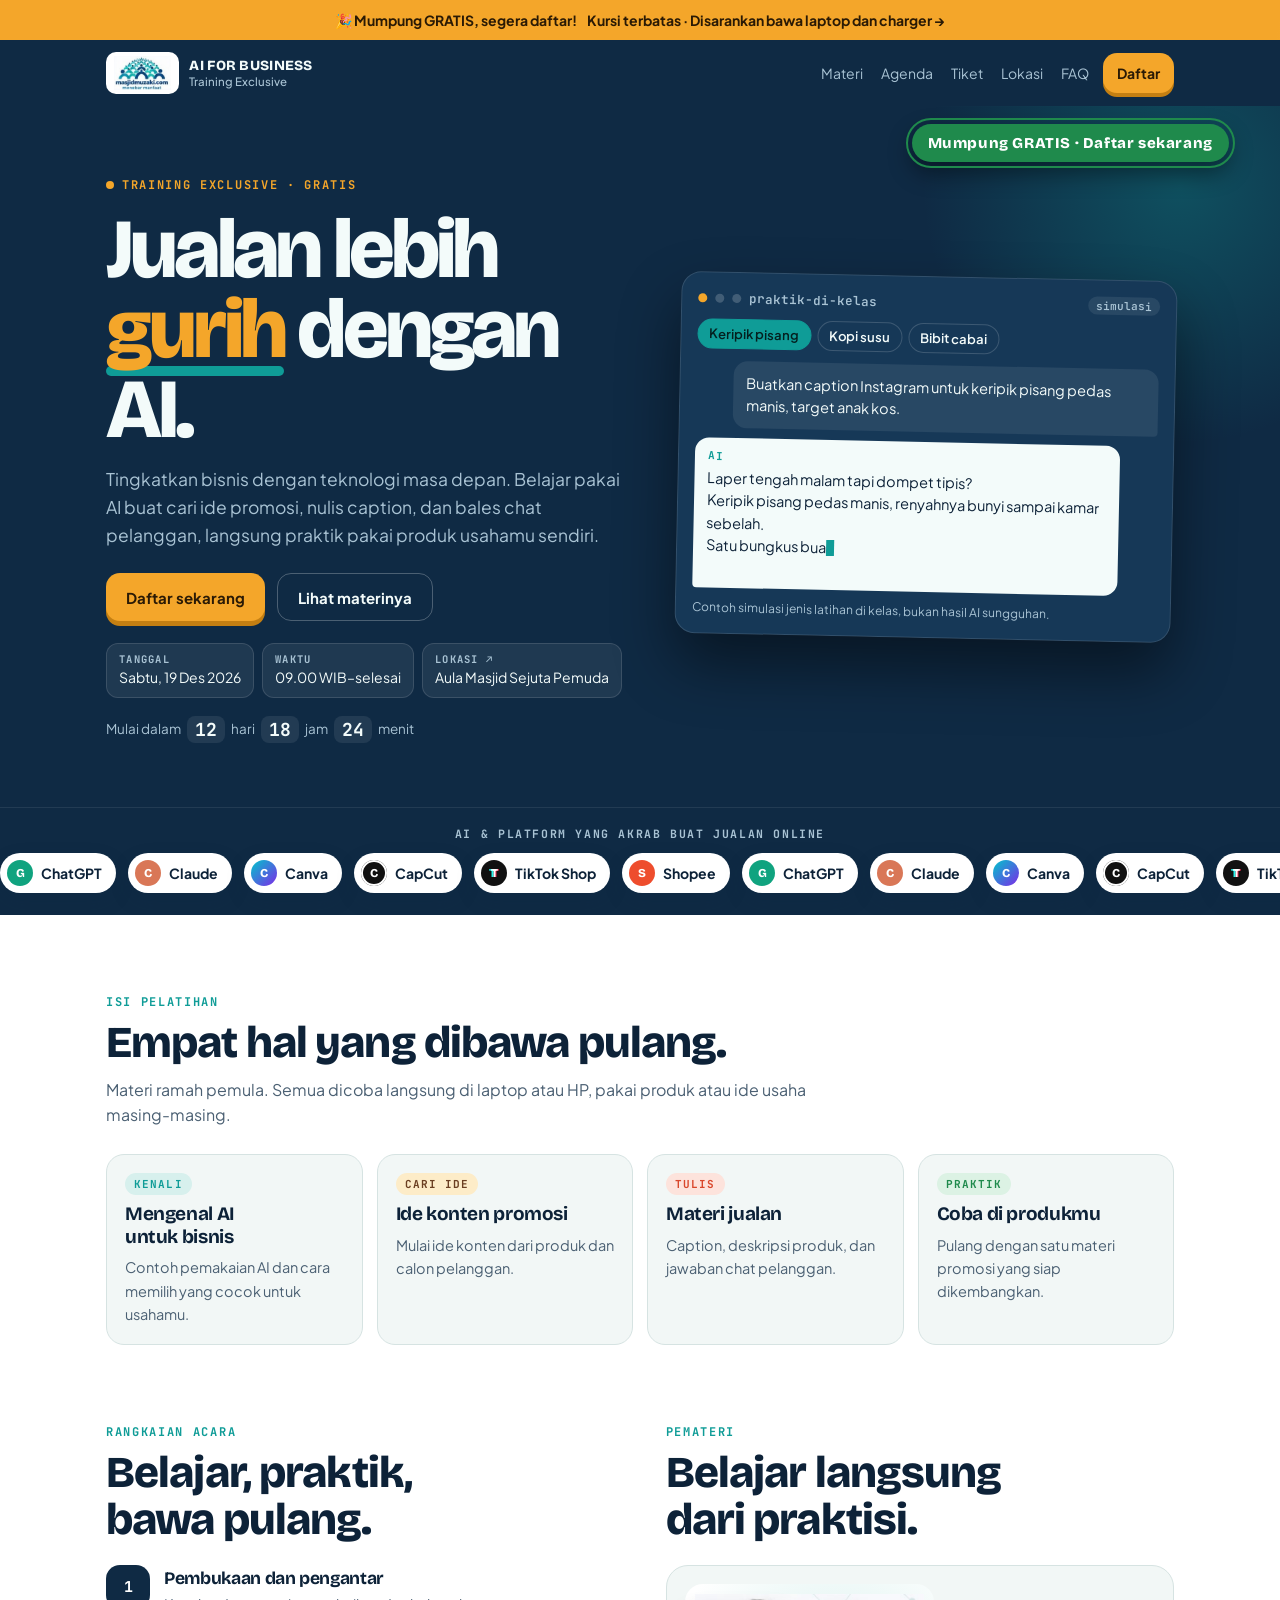
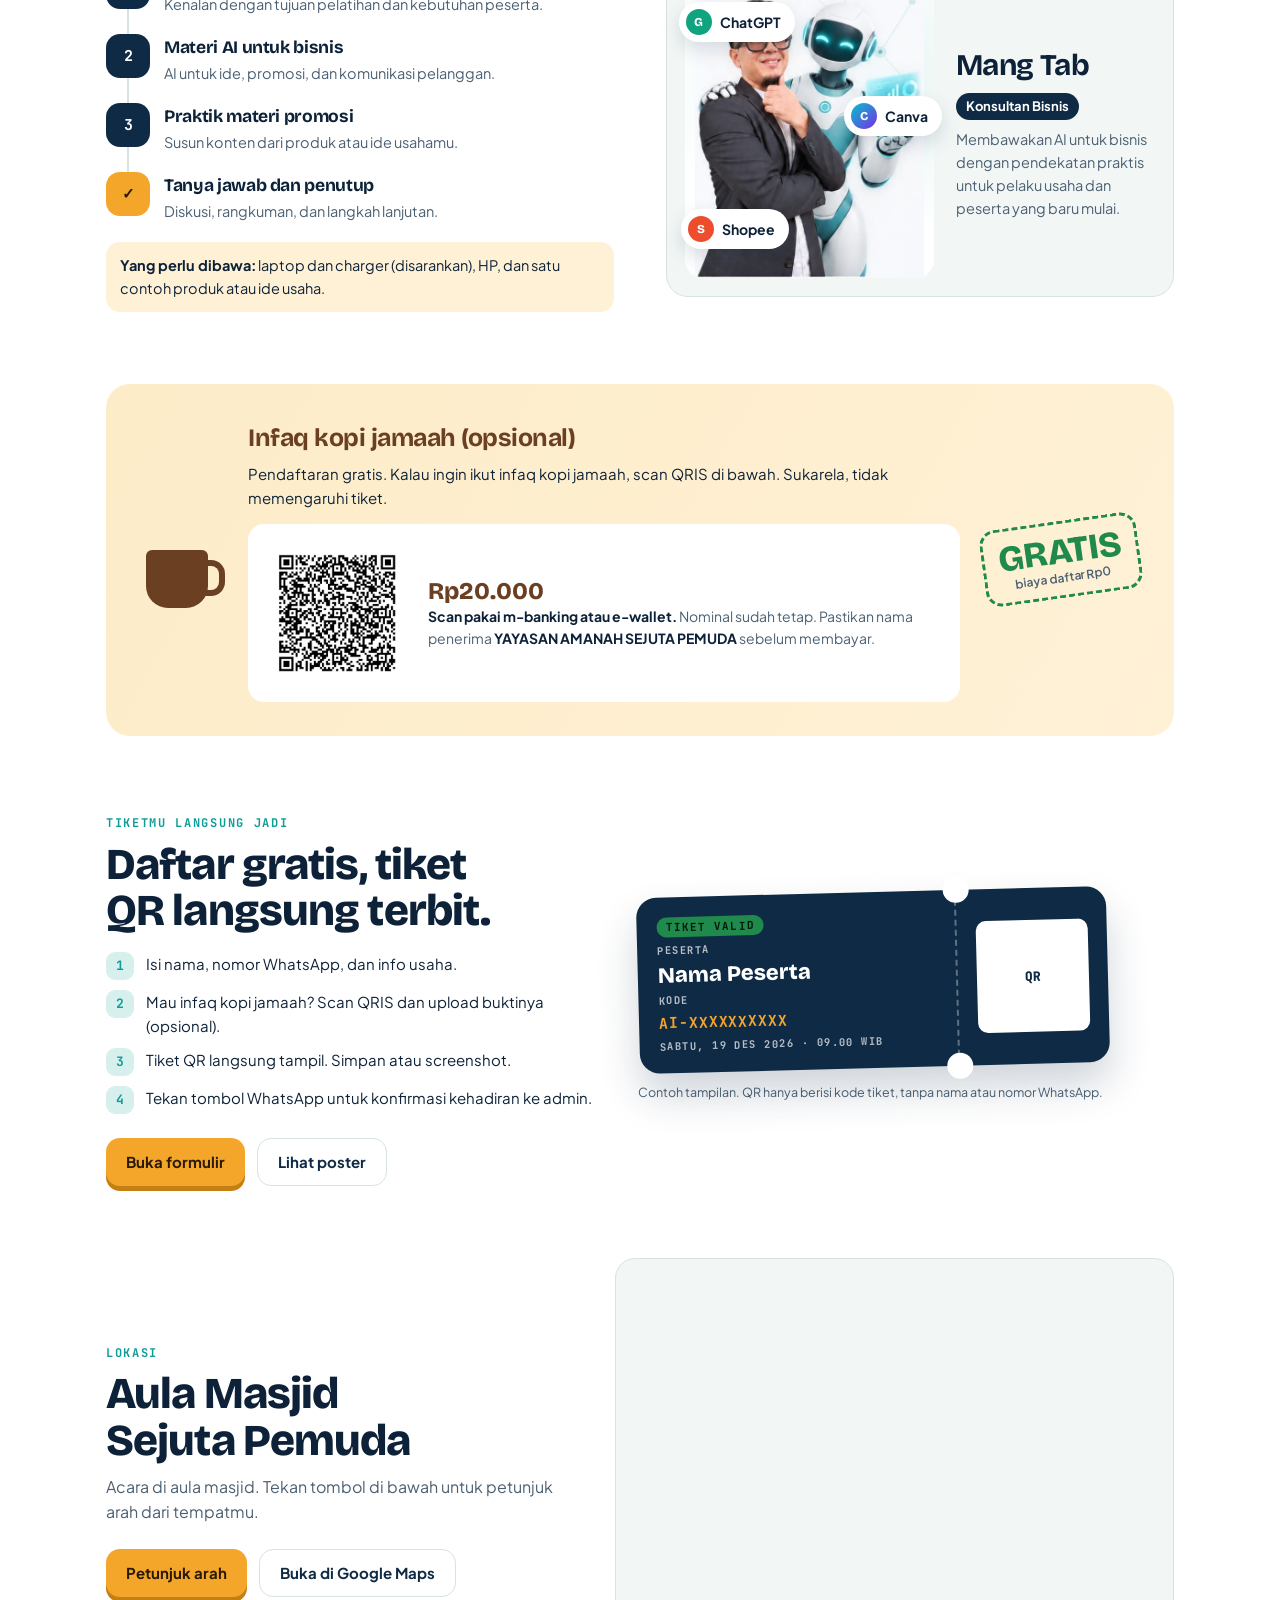
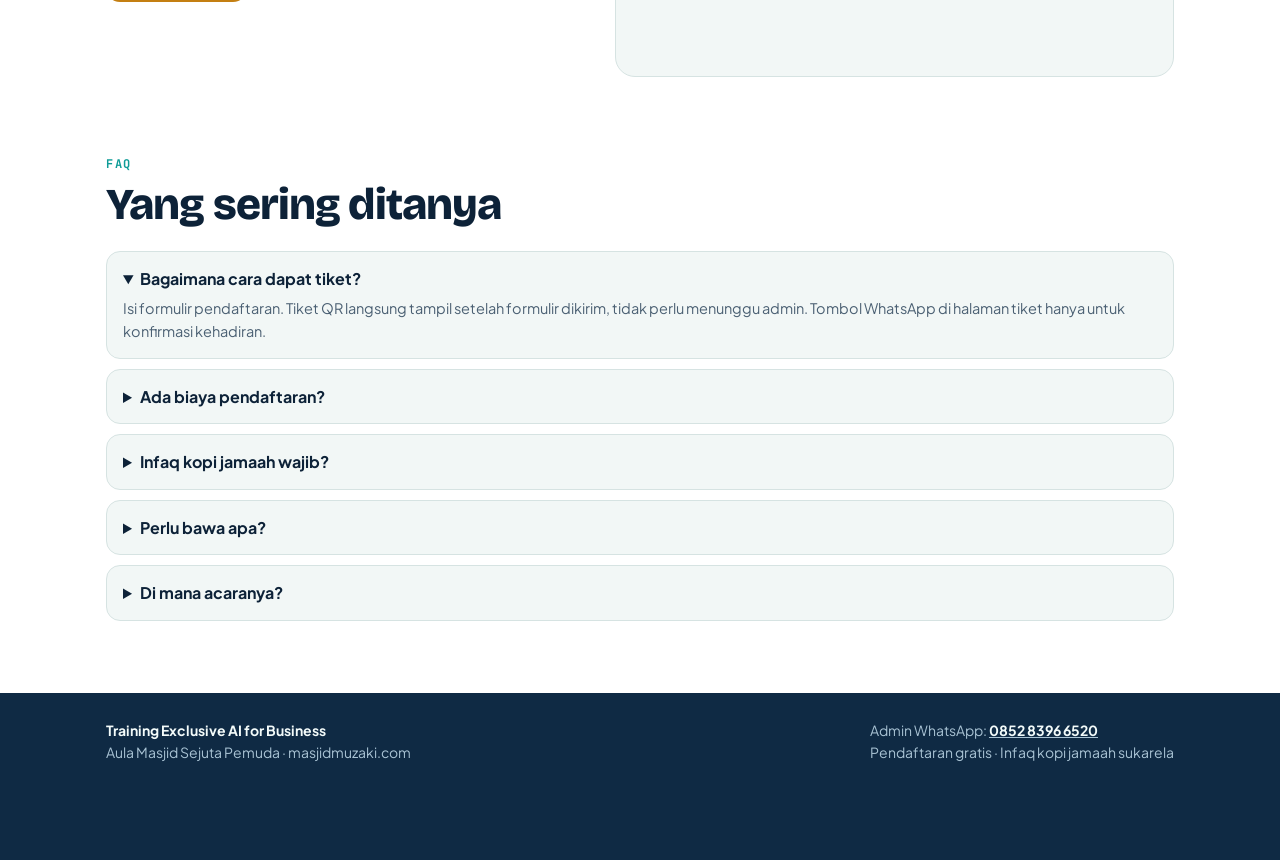
==== commit d595332c: "Header: show only the masjidmuzaki.com logo Co-Authored-By: Claude Opus 5.5 <noreply@anthropic.com> " ====
--- a/index.html
+++ b/index.html
@@ -220,7 +220,7 @@
   <header class="top">
     <div class="wrap">
       <a class="brand" href="#atas">
-        <span class="logo-pill"><img src="assets/logo-penyelenggara.jpg" alt="masjidmuzaki.com dan Masjid Sejuta Pemuda" width="350" height="92"></span>
+        <span class="logo-pill"><img src="assets/logo-masjidmuzaki.png" alt="masjidmuzaki.com" width="152" height="90"></span>
         <span>AI FOR BUSINESS<small>Training Exclusive</small></span>
       </a>
       <nav class="links" aria-label="Navigasi utama"><a href="#materi">Materi</a><a href="#agenda">Agenda</a><a href="#tiket">Tiket</a><a href="#lokasi">Lokasi</a><a href="#faq">FAQ</a></nav>
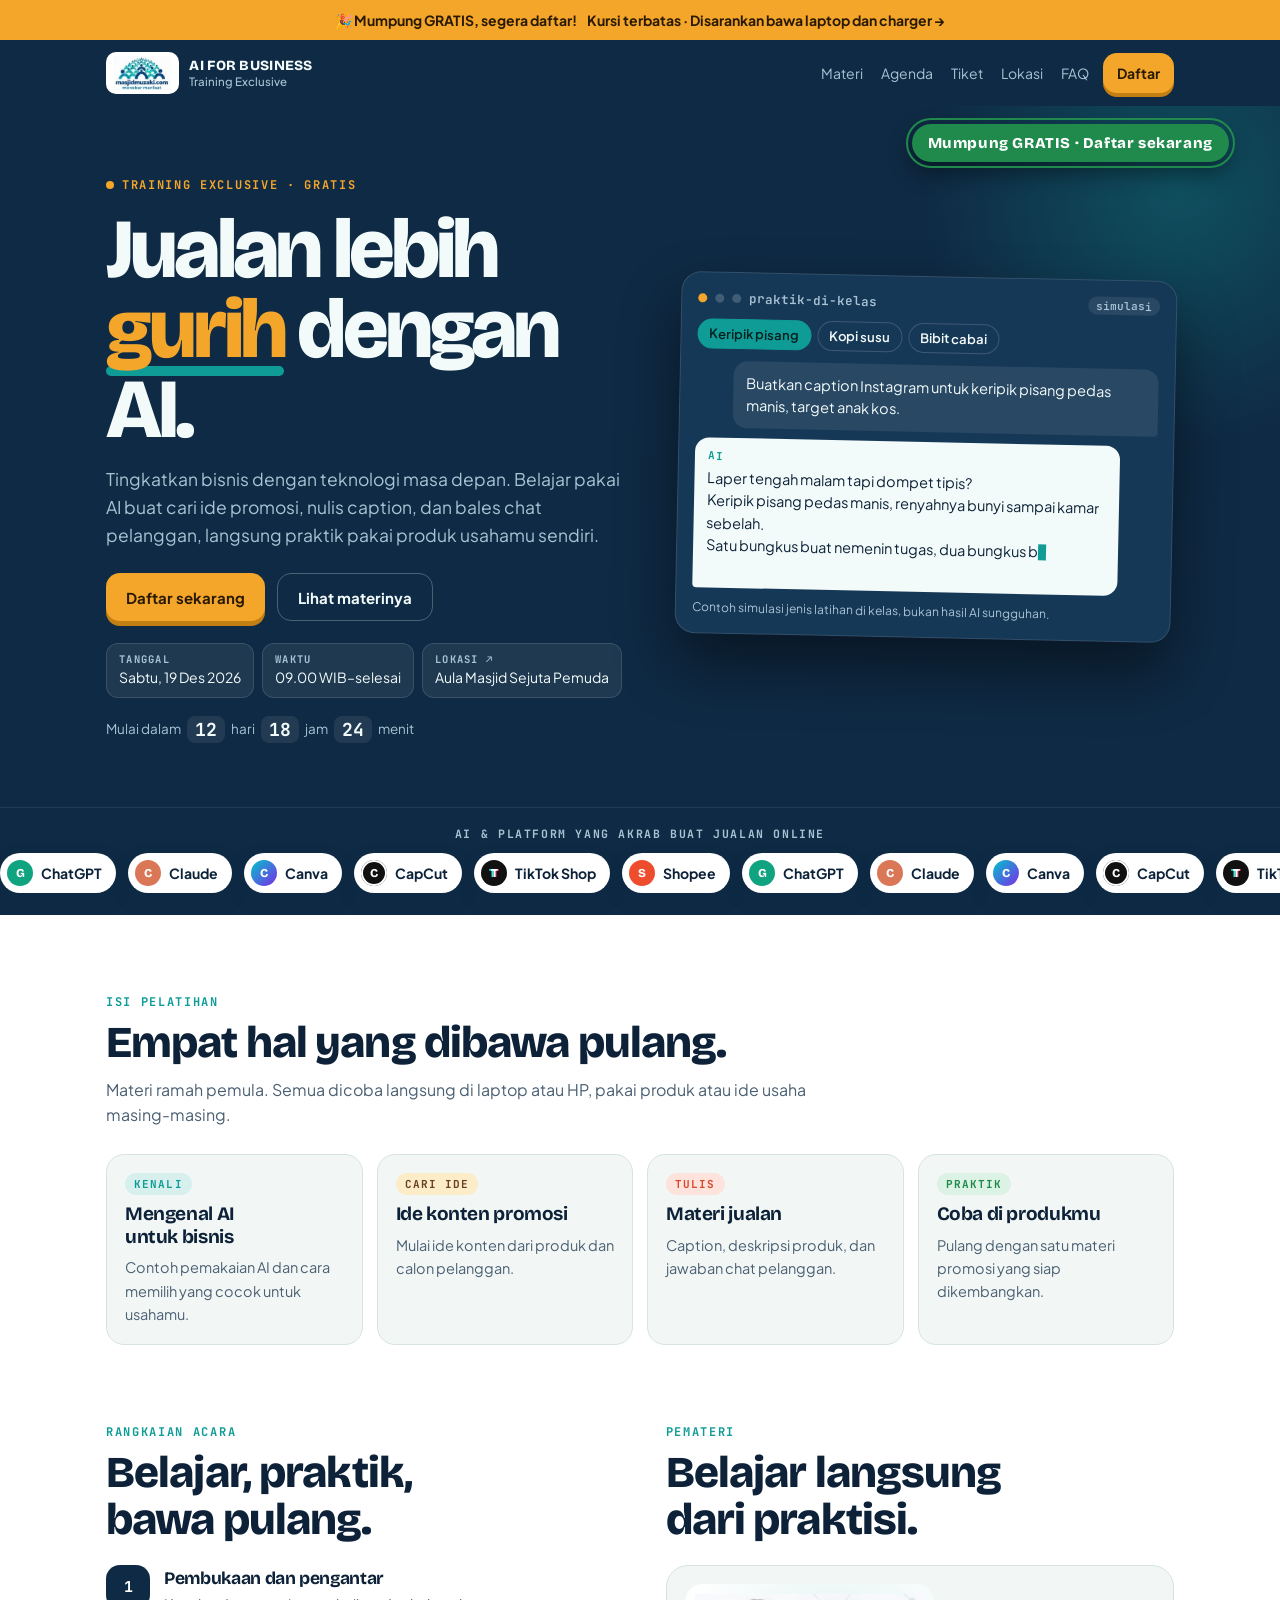
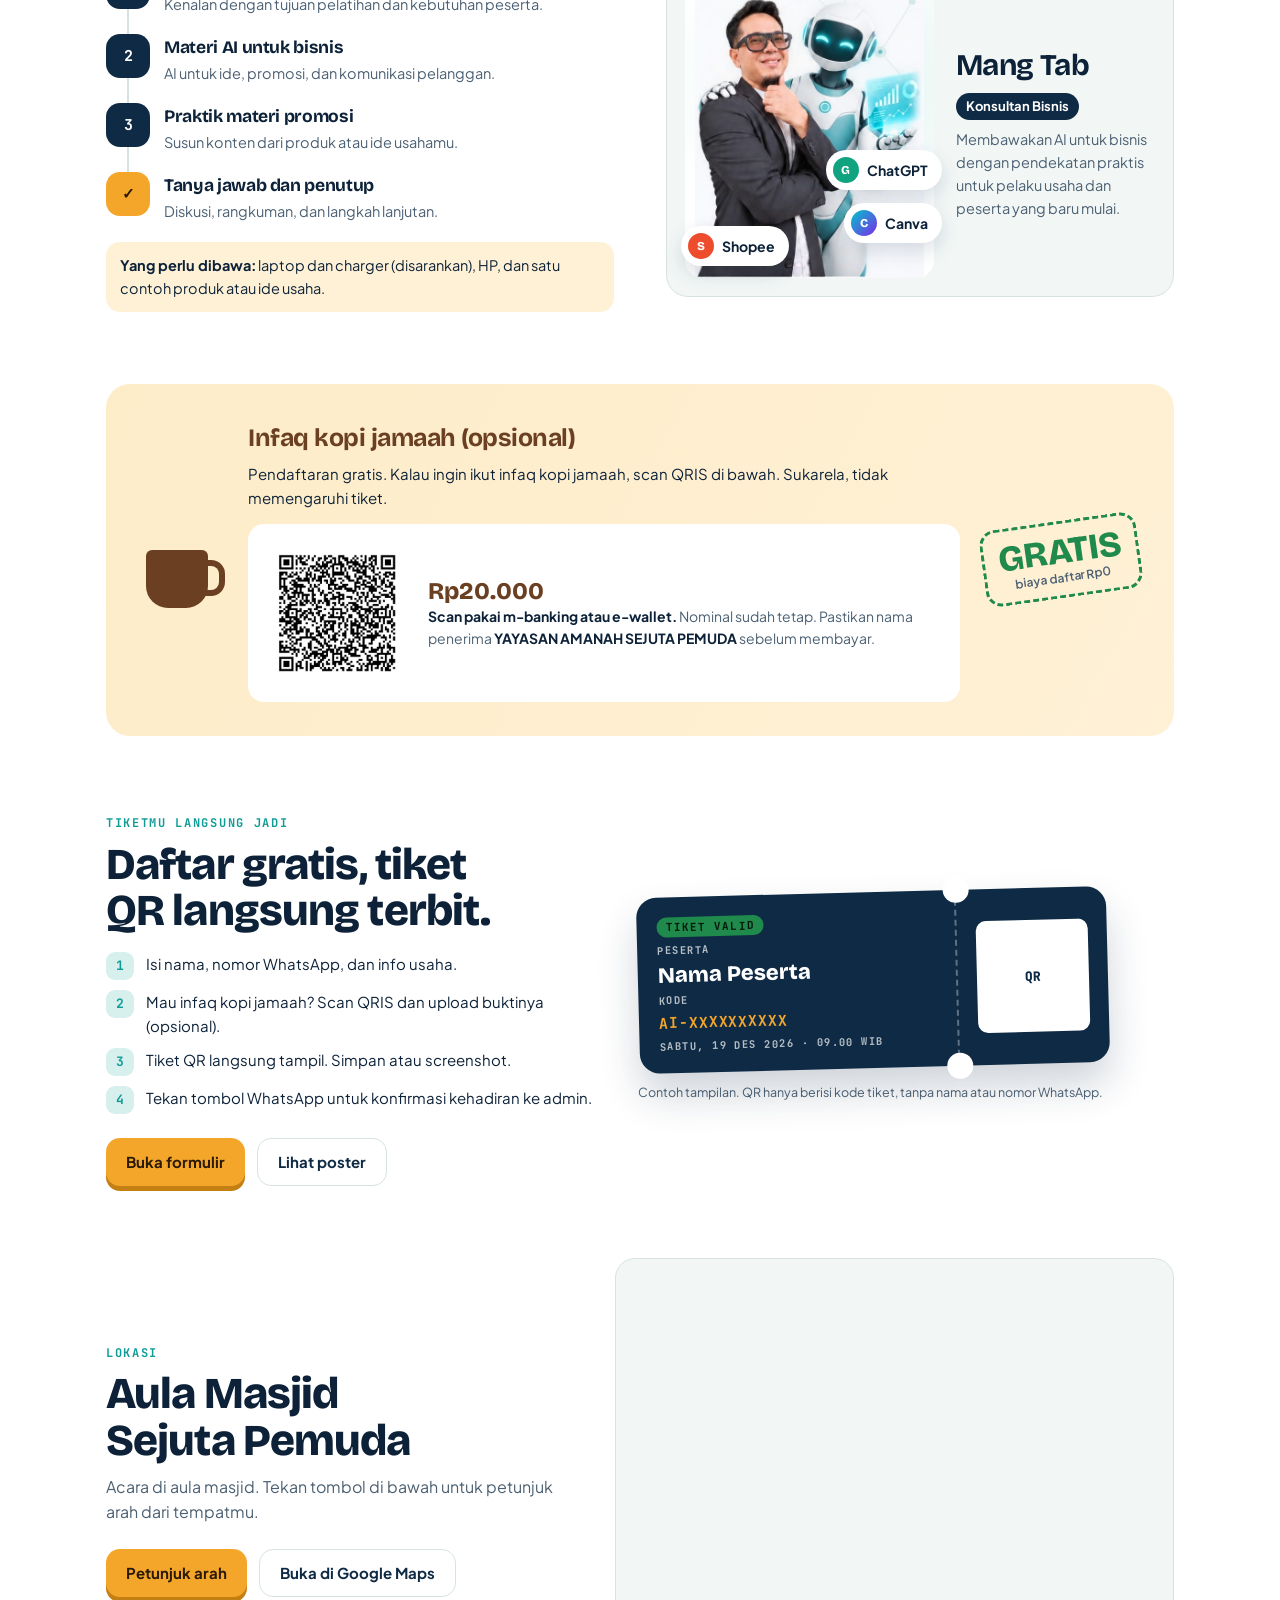
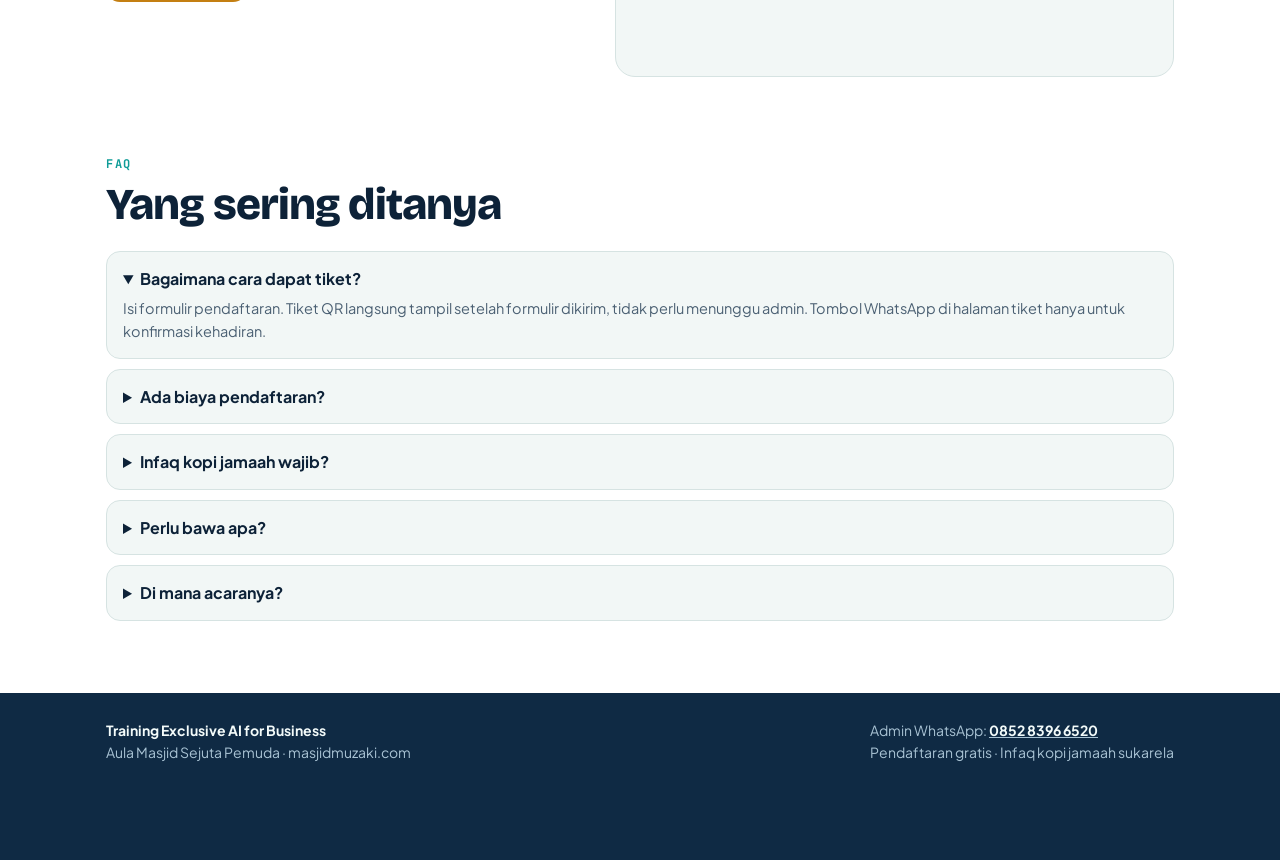
==== commit fbe17252: "Speaker photo: move tool chips off the face Co-Authored-By: Claude Opus 5.5 <noreply@anthropic.com> " ====
--- a/index.html
+++ b/index.html
@@ -117,9 +117,9 @@
     .photo{position:relative;border-radius:18px;background:radial-gradient(circle at 60% 35%,#d7f0ed,#fff 70%);padding:10px 10px 0;overflow:visible}
     .speaker img{width:100%;height:auto;max-height:460px;object-fit:contain;object-position:bottom;display:block;margin:0 auto}
     .orbit-chip{position:absolute;z-index:2;animation:bob 3.6s ease-in-out infinite}
-    .orbit-chip:nth-of-type(1){top:6%;left:-6px}
-    .orbit-chip:nth-of-type(2){top:38%;right:-8px;animation-delay:-1.2s}
-    .orbit-chip:nth-of-type(3){bottom:10%;left:-4px;animation-delay:-2.4s}
+    .orbit-chip:nth-of-type(1){bottom:30%;right:-8px}
+    .orbit-chip:nth-of-type(2){bottom:12%;right:-8px;animation-delay:-1.2s}
+    .orbit-chip:nth-of-type(3){bottom:4%;left:-4px;animation-delay:-2.4s}
     @keyframes bob{50%{transform:translateY(-8px)}}
     .speaker h3{font-size:30px}
     .role{display:inline-block;margin:4px 0 8px;background:var(--navy);color:#fff;font-size:13px;font-weight:700;padding:3px 10px;border-radius:99px}
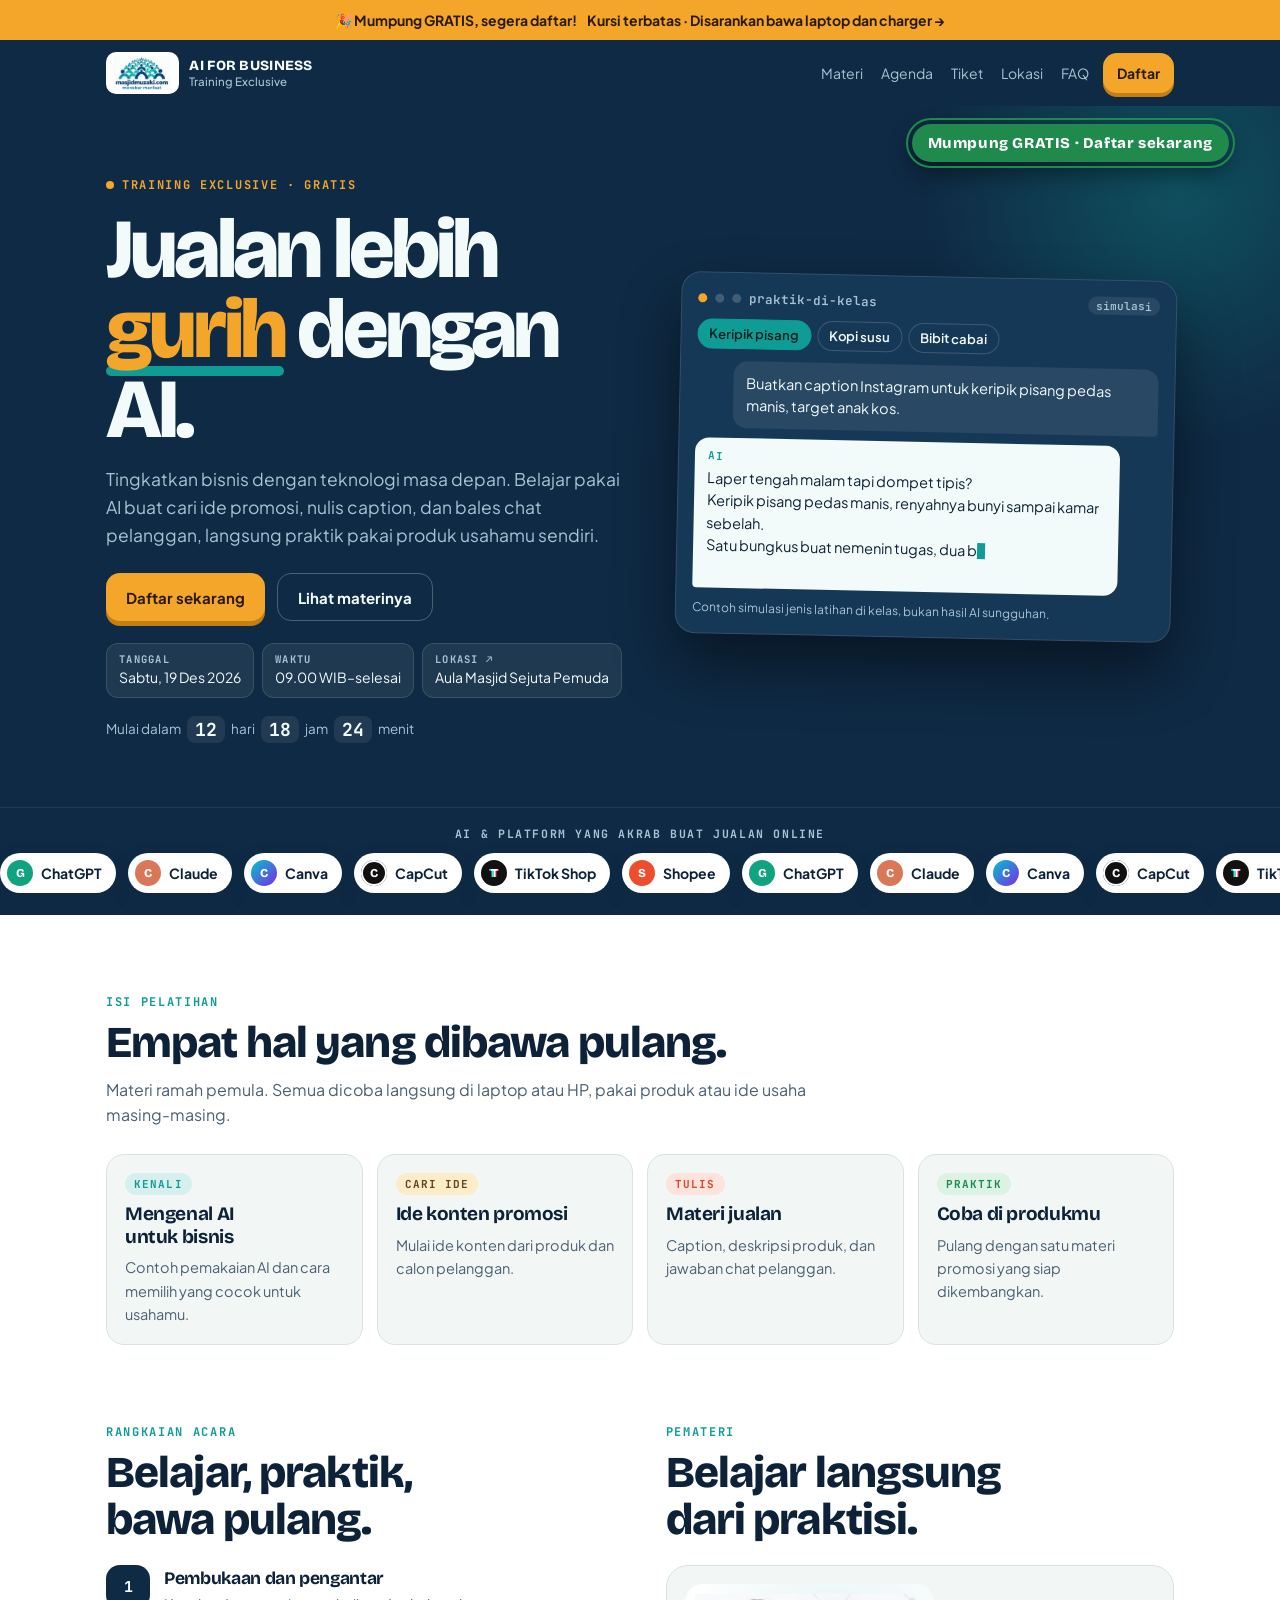
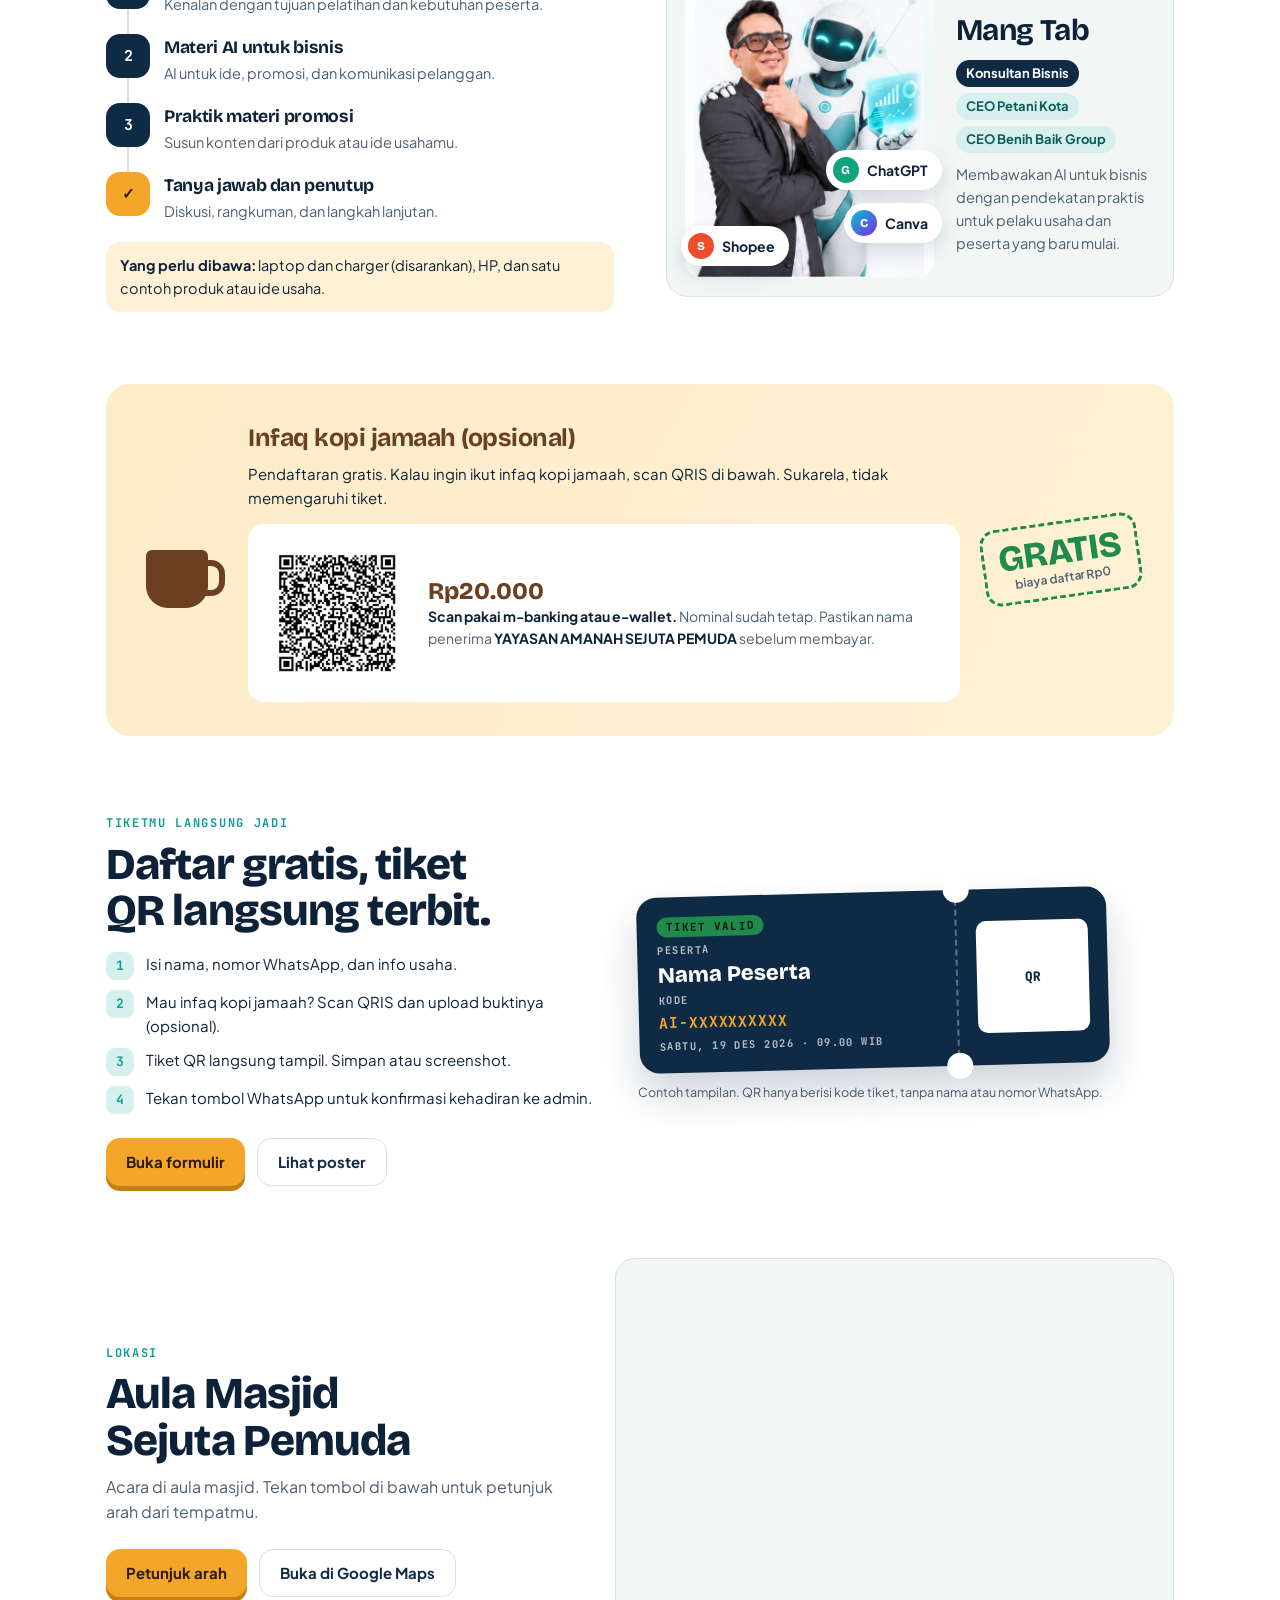
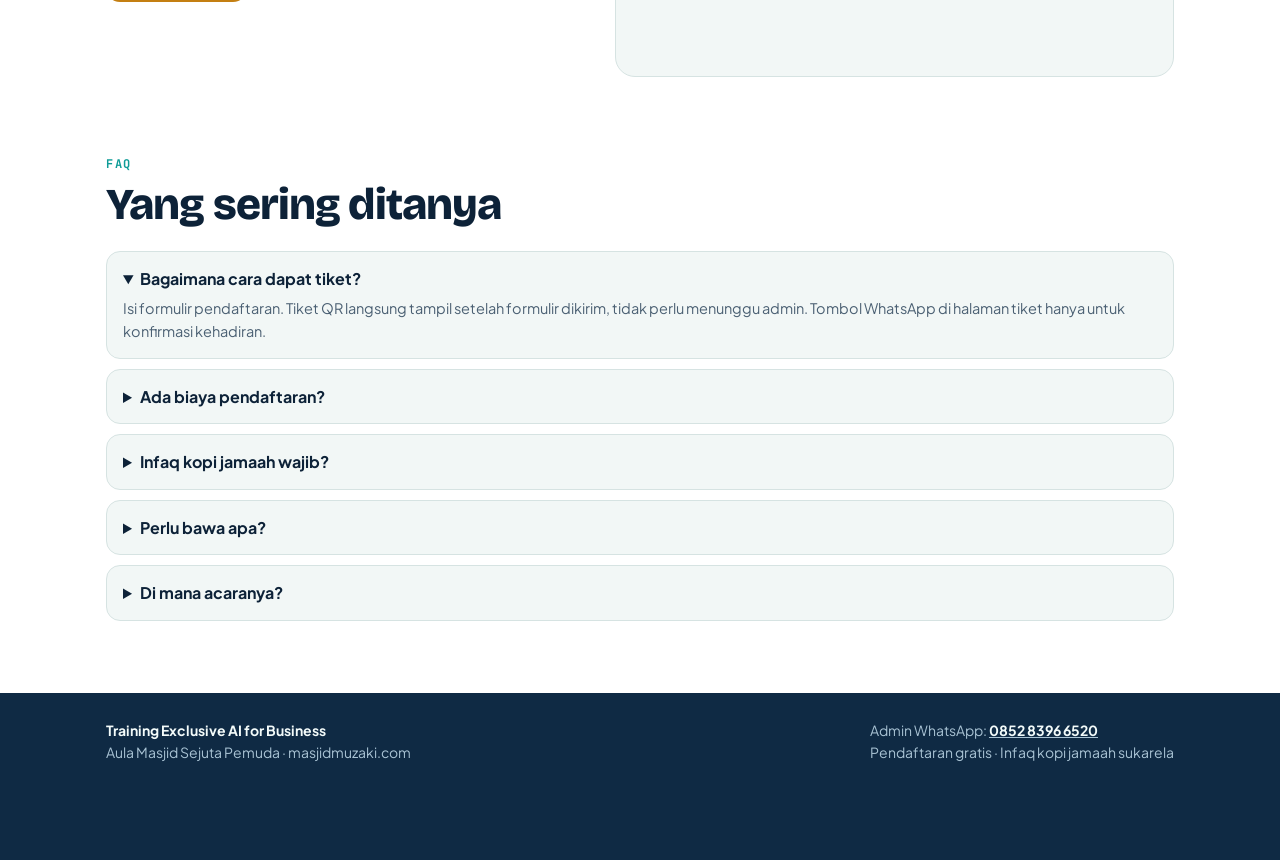
==== commit ab270af6: "Speaker: add CEO Petani Kota and CEO Benih Baik Group Co-Authored-By: Claude Opus 5.5 <noreply@anthr" ====
--- a/index.html
+++ b/index.html
@@ -122,6 +122,9 @@
     .orbit-chip:nth-of-type(3){bottom:4%;left:-4px;animation-delay:-2.4s}
     @keyframes bob{50%{transform:translateY(-8px)}}
     .speaker h3{font-size:30px}
+    .roles{display:flex;flex-wrap:wrap;gap:6px;margin:6px 0 10px}
+    .roles .role{margin:0}
+    .role.ceo{background:var(--teal-soft);color:#0b5e5b}
     .role{display:inline-block;margin:4px 0 8px;background:var(--navy);color:#fff;font-size:13px;font-weight:700;padding:3px 10px;border-radius:99px}
     .speaker p{color:var(--ink-soft);font-size:14.5px}
 
@@ -311,7 +314,11 @@
             </div>
             <div>
               <h3>Mang Tab</h3>
-              <span class="role">Konsultan Bisnis</span>
+              <div class="roles">
+                <span class="role">Konsultan Bisnis</span>
+                <span class="role ceo">CEO Petani Kota</span>
+                <span class="role ceo">CEO Benih Baik Group</span>
+              </div>
               <p>Membawakan AI untuk bisnis dengan pendekatan praktis untuk pelaku usaha dan peserta yang baru mulai.</p>
             </div>
           </div>
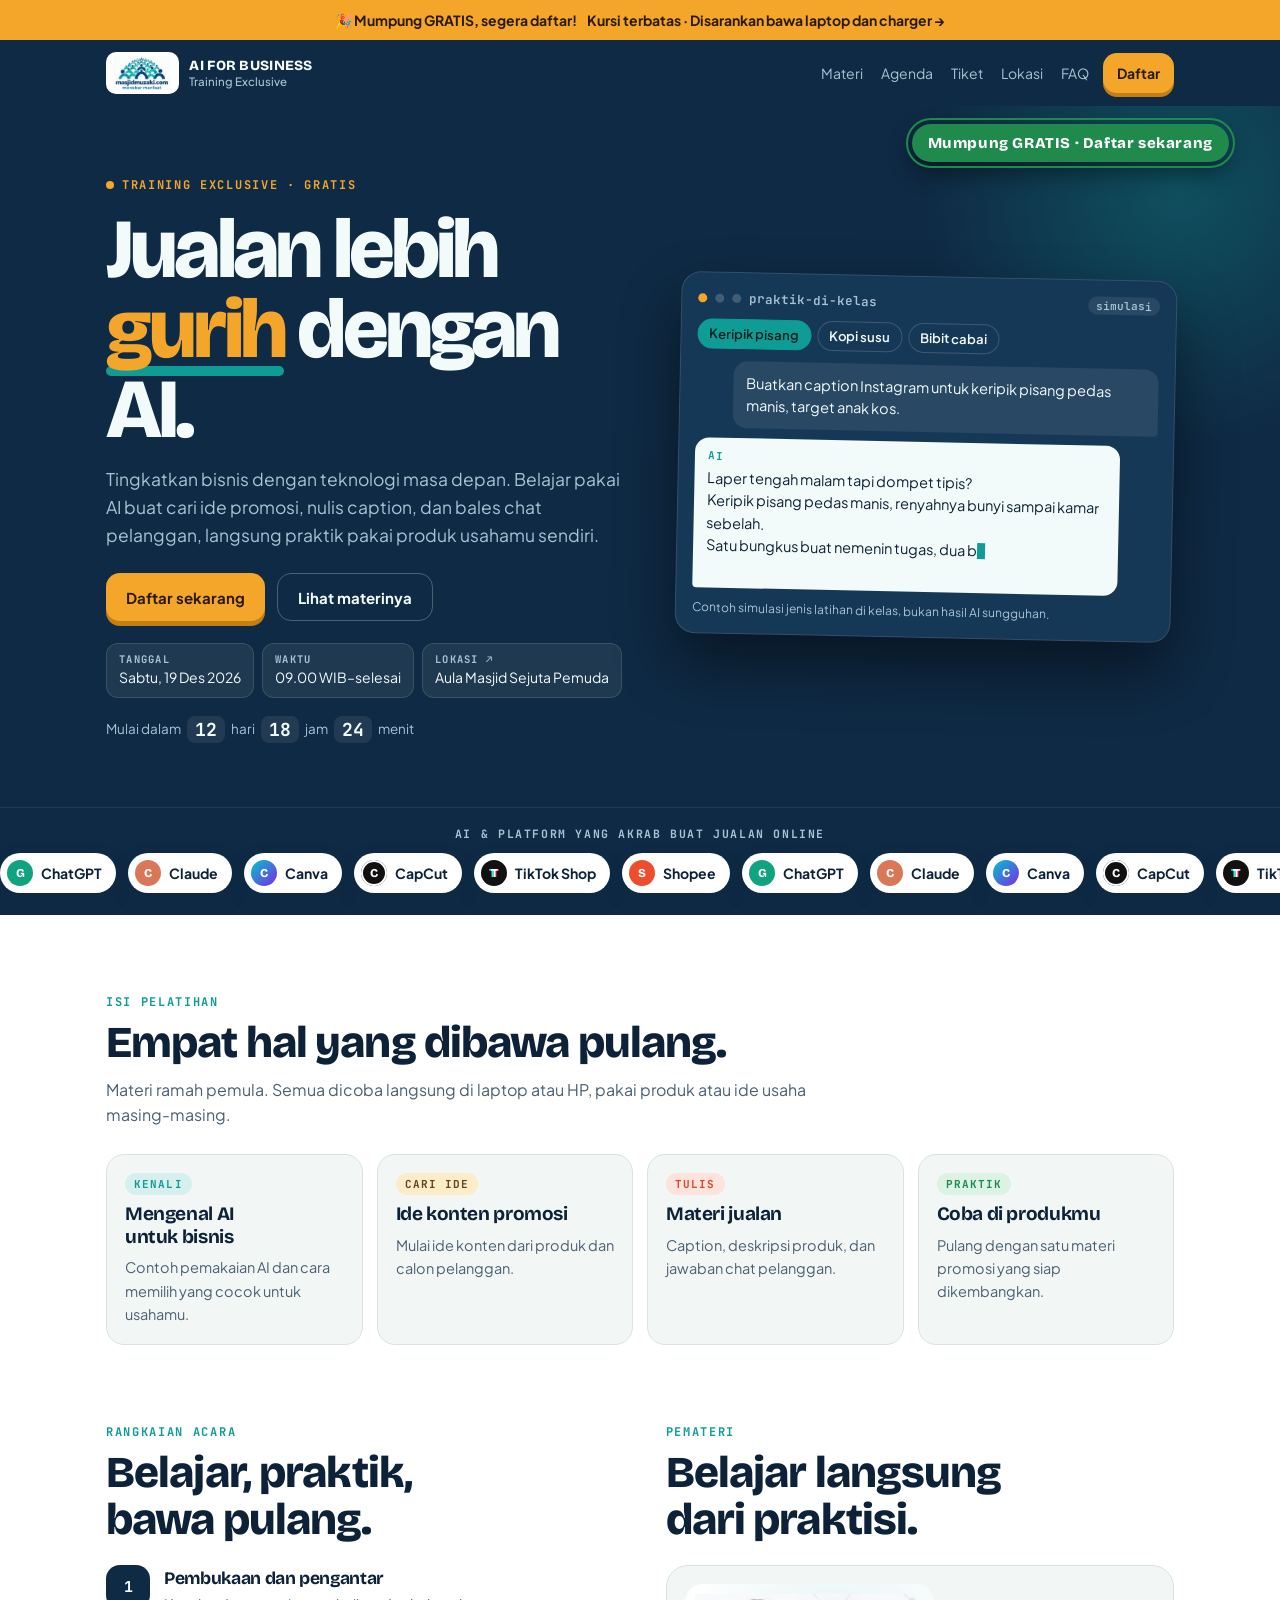
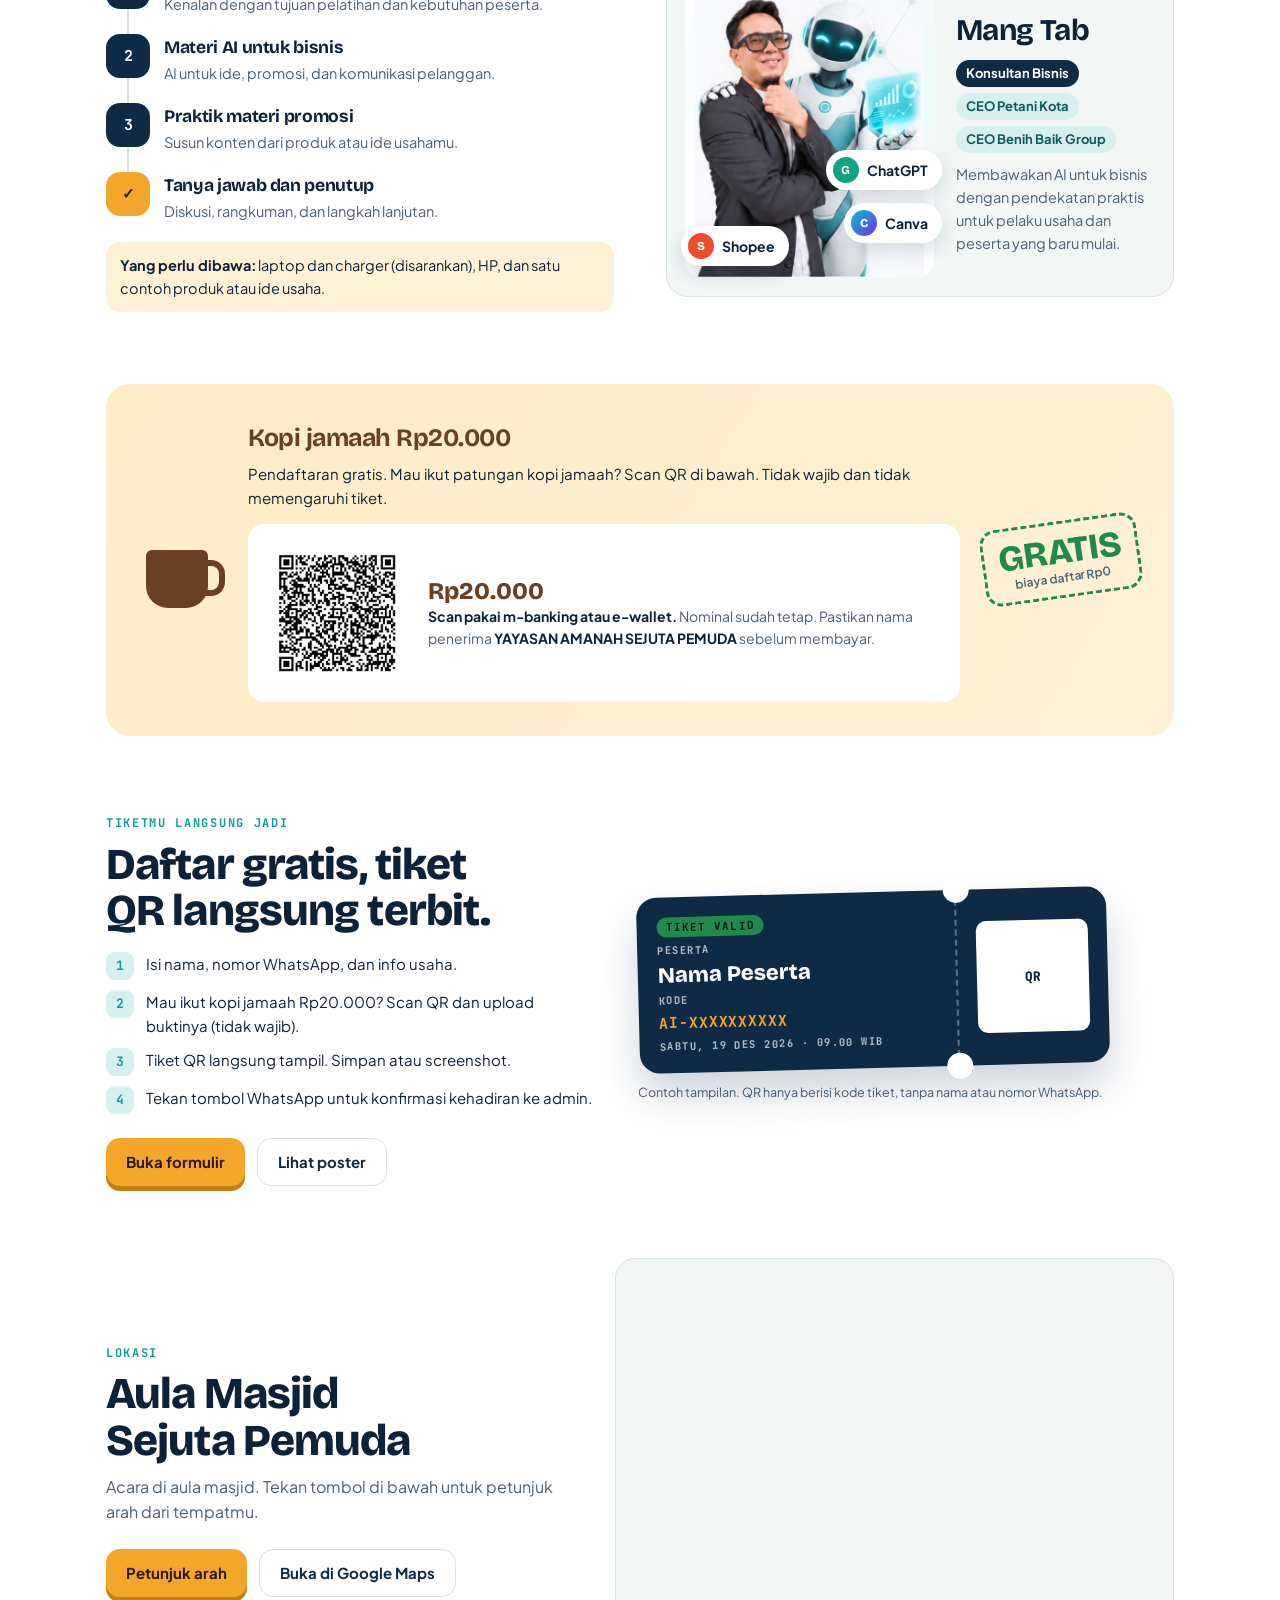
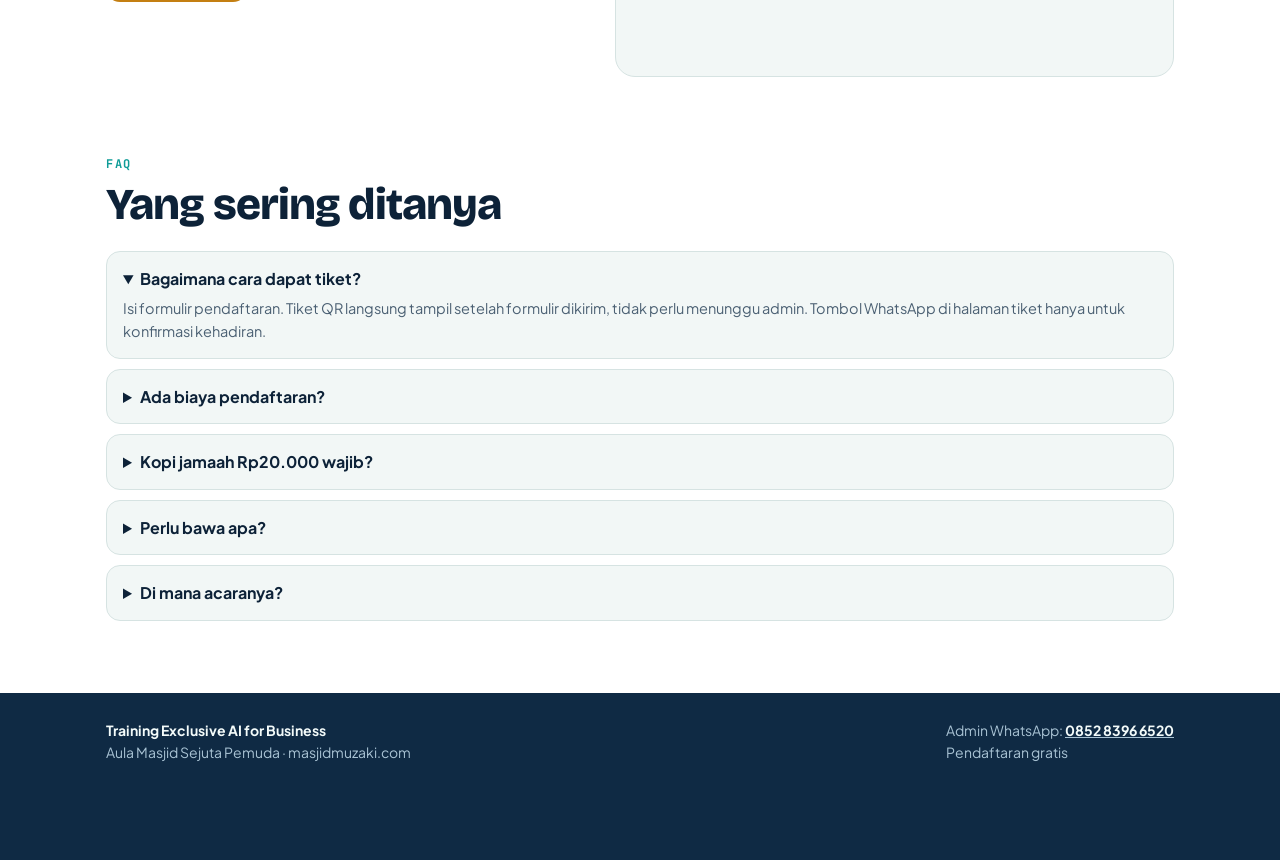
==== commit ef1fd4cd: "Remove the word 'infaq' from pages; AI options per client with write-in 'Lainnya' Co-Authored-By: Cl" ====
--- a/index.html
+++ b/index.html
@@ -330,10 +330,10 @@
       <div class="kopi">
         <div class="cup" aria-hidden="true"><span class="steam"></span><span class="steam"></span><span class="steam"></span><span class="body"></span></div>
         <div>
-          <h3 id="kopi-title">Infaq kopi jamaah (opsional)</h3>
-          <p>Pendaftaran gratis. Kalau ingin ikut infaq kopi jamaah, scan QRIS di bawah. Sukarela, tidak memengaruhi tiket.</p>
+          <h3 id="kopi-title">Kopi jamaah Rp20.000</h3>
+          <p>Pendaftaran gratis. Mau ikut patungan kopi jamaah? Scan QR di bawah. Tidak wajib dan tidak memengaruhi tiket.</p>
           <div class="qris">
-            <img src="assets/qris-kopi-jamaah.png" alt="QRIS infaq kopi jamaah Rp20.000" width="400" height="400" loading="lazy">
+            <img src="assets/qris-kopi-jamaah.png" alt="QR pembayaran kopi jamaah Rp20.000" width="400" height="400" loading="lazy">
             <p><span class="amt">Rp20.000</span><b>Scan pakai m-banking atau e-wallet.</b> Nominal sudah tetap. Pastikan nama penerima <b>YAYASAN AMANAH SEJUTA PEMUDA</b> sebelum membayar.</p>
           </div>
         </div>
@@ -352,7 +352,7 @@
           <h2 class="only-after">Pendaftaran sudah ditutup.</h2>
           <ol class="steps only-before">
             <li><b>1</b><span>Isi nama, nomor WhatsApp, dan info usaha.</span></li>
-            <li><b>2</b><span>Mau infaq kopi jamaah? Scan QRIS dan upload buktinya (opsional).</span></li>
+            <li><b>2</b><span>Mau ikut kopi jamaah Rp20.000? Scan QR dan upload buktinya (tidak wajib).</span></li>
             <li><b>3</b><span>Tiket QR langsung tampil. Simpan atau screenshot.</span></li>
             <li><b>4</b><span>Tekan tombol WhatsApp untuk konfirmasi kehadiran ke admin.</span></li>
           </ol>
@@ -403,7 +403,7 @@
         <div class="faq">
           <details open><summary>Bagaimana cara dapat tiket?</summary><p>Isi formulir pendaftaran. Tiket QR langsung tampil setelah formulir dikirim, tidak perlu menunggu admin. Tombol WhatsApp di halaman tiket hanya untuk konfirmasi kehadiran.</p></details>
           <details><summary>Ada biaya pendaftaran?</summary><p>Tidak. Pendaftaran gratis.</p></details>
-          <details><summary>Infaq kopi jamaah wajib?</summary><p>Tidak. Infaq kopi jamaah sukarela (QRIS Rp20.000) dan tidak memengaruhi pendaftaran atau tiket. Kalau ikut infaq, upload buktinya di formulir.</p></details>
+          <details><summary>Kopi jamaah Rp20.000 wajib?</summary><p>Tidak. Pendaftaran gratis. Kalau mau ikut kopi jamaah, scan QR Rp20.000 dan upload buktinya di formulir.</p></details>
           <details><summary>Perlu bawa apa?</summary><p>Disarankan membawa laptop dan charger. Bawa juga HP dan satu contoh produk atau ide usaha untuk praktik.</p></details>
           <details><summary>Di mana acaranya?</summary><p>Aula Masjid Sejuta Pemuda. <a href="https://maps.app.goo.gl/Eqbw839XBTK7faA59" target="_blank" rel="noopener">Buka di Google Maps</a> atau tanya admin.</p></details>
         </div>
@@ -414,7 +414,7 @@
   <footer class="foot">
     <div class="wrap">
       <div><strong>Training Exclusive AI for Business</strong><br>Aula Masjid Sejuta Pemuda · masjidmuzaki.com</div>
-      <div>Admin WhatsApp: <a href="https://wa.me/6285283966520" target="_blank" rel="noopener"><strong>0852 8396 6520</strong></a><br>Pendaftaran gratis · Infaq kopi jamaah sukarela</div>
+      <div>Admin WhatsApp: <a href="https://wa.me/6285283966520" target="_blank" rel="noopener"><strong>0852 8396 6520</strong></a><br>Pendaftaran gratis</div>
     </div>
   </footer>
 
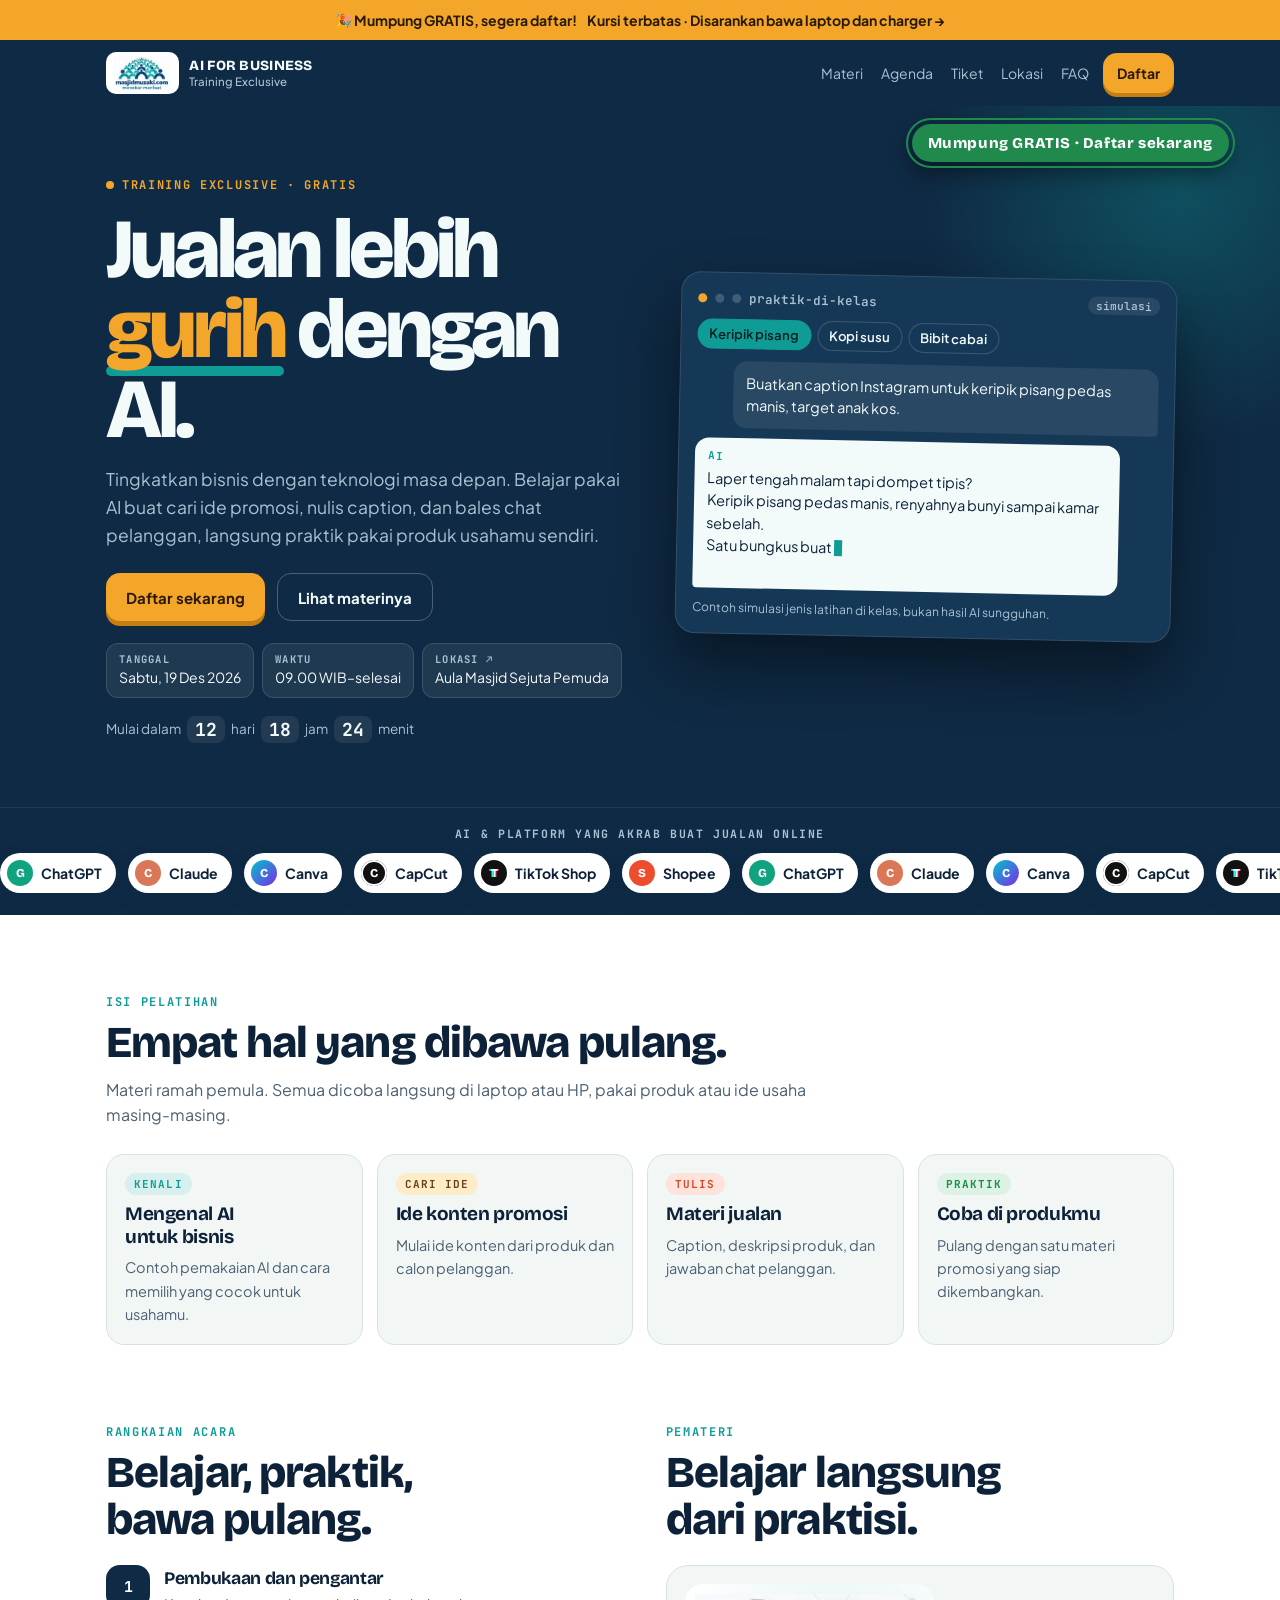
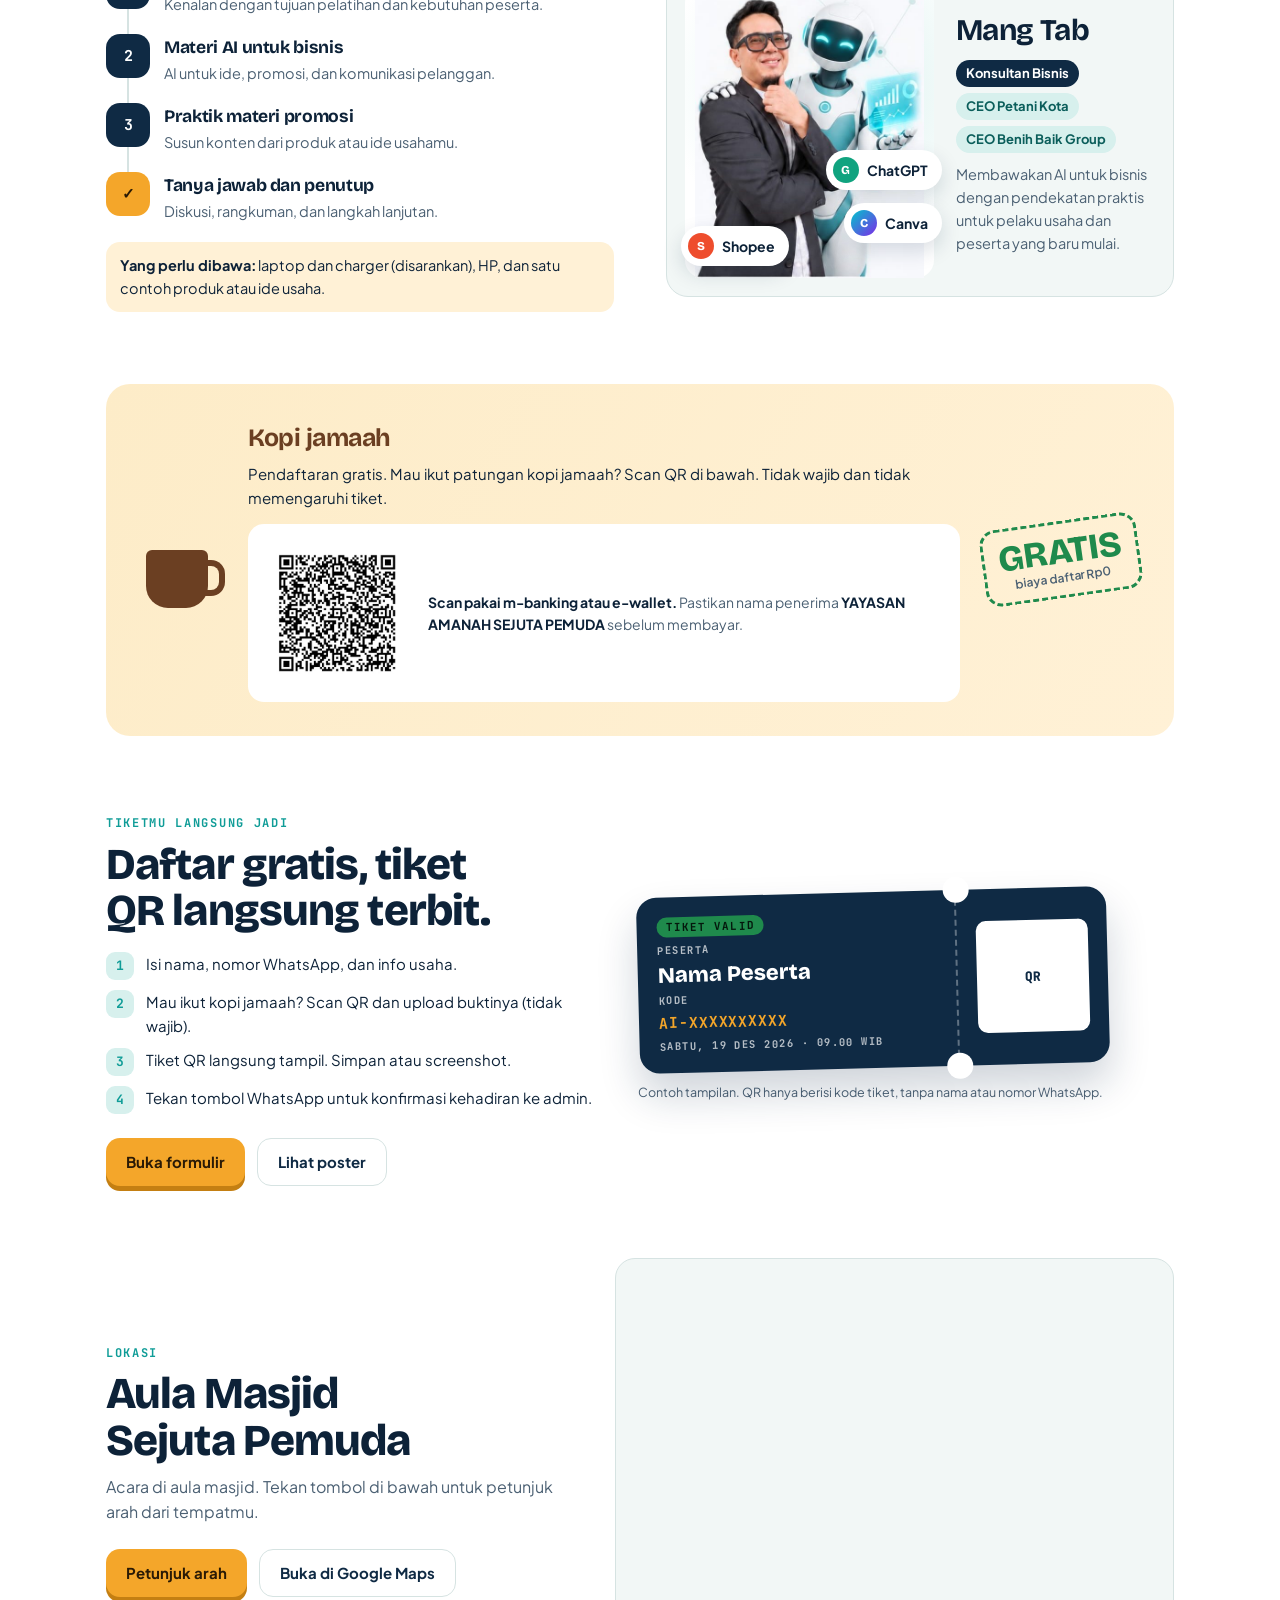
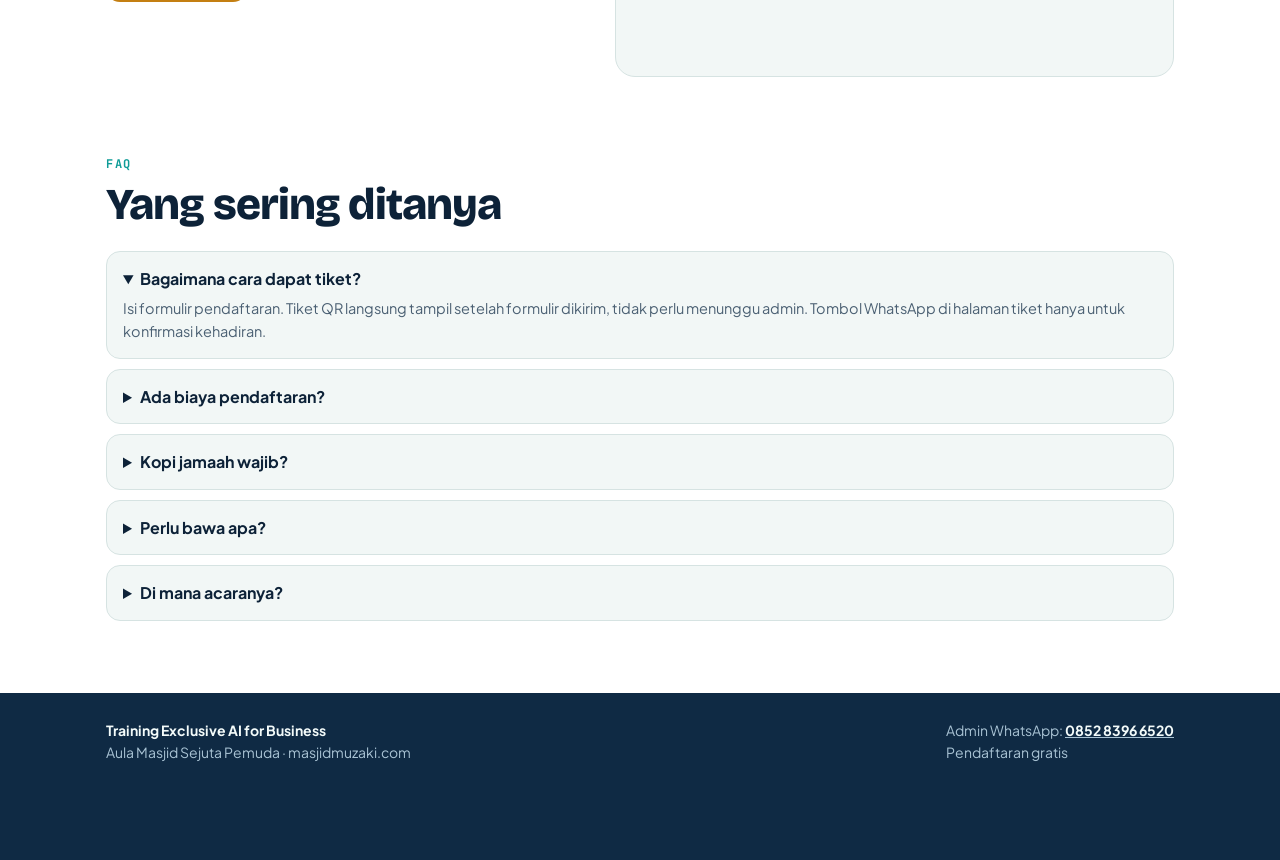
==== commit 75536fd4: "Remove the Rp20.000 amount from page text Co-Authored-By: Claude Opus 5.5 <noreply@anthropic.com> Cl" ====
--- a/index.html
+++ b/index.html
@@ -330,11 +330,11 @@
       <div class="kopi">
         <div class="cup" aria-hidden="true"><span class="steam"></span><span class="steam"></span><span class="steam"></span><span class="body"></span></div>
         <div>
-          <h3 id="kopi-title">Kopi jamaah Rp20.000</h3>
+          <h3 id="kopi-title">Kopi jamaah</h3>
           <p>Pendaftaran gratis. Mau ikut patungan kopi jamaah? Scan QR di bawah. Tidak wajib dan tidak memengaruhi tiket.</p>
           <div class="qris">
-            <img src="assets/qris-kopi-jamaah.png" alt="QR pembayaran kopi jamaah Rp20.000" width="400" height="400" loading="lazy">
-            <p><span class="amt">Rp20.000</span><b>Scan pakai m-banking atau e-wallet.</b> Nominal sudah tetap. Pastikan nama penerima <b>YAYASAN AMANAH SEJUTA PEMUDA</b> sebelum membayar.</p>
+            <img src="assets/qris-kopi-jamaah.png" alt="QR pembayaran kopi jamaah" width="400" height="400" loading="lazy">
+            <p><b>Scan pakai m-banking atau e-wallet.</b> Pastikan nama penerima <b>YAYASAN AMANAH SEJUTA PEMUDA</b> sebelum membayar.</p>
           </div>
         </div>
         <div class="free free-stamp">GRATIS<small>biaya daftar Rp0</small></div>
@@ -352,7 +352,7 @@
           <h2 class="only-after">Pendaftaran sudah ditutup.</h2>
           <ol class="steps only-before">
             <li><b>1</b><span>Isi nama, nomor WhatsApp, dan info usaha.</span></li>
-            <li><b>2</b><span>Mau ikut kopi jamaah Rp20.000? Scan QR dan upload buktinya (tidak wajib).</span></li>
+            <li><b>2</b><span>Mau ikut kopi jamaah? Scan QR dan upload buktinya (tidak wajib).</span></li>
             <li><b>3</b><span>Tiket QR langsung tampil. Simpan atau screenshot.</span></li>
             <li><b>4</b><span>Tekan tombol WhatsApp untuk konfirmasi kehadiran ke admin.</span></li>
           </ol>
@@ -403,7 +403,7 @@
         <div class="faq">
           <details open><summary>Bagaimana cara dapat tiket?</summary><p>Isi formulir pendaftaran. Tiket QR langsung tampil setelah formulir dikirim, tidak perlu menunggu admin. Tombol WhatsApp di halaman tiket hanya untuk konfirmasi kehadiran.</p></details>
           <details><summary>Ada biaya pendaftaran?</summary><p>Tidak. Pendaftaran gratis.</p></details>
-          <details><summary>Kopi jamaah Rp20.000 wajib?</summary><p>Tidak. Pendaftaran gratis. Kalau mau ikut kopi jamaah, scan QR Rp20.000 dan upload buktinya di formulir.</p></details>
+          <details><summary>Kopi jamaah wajib?</summary><p>Tidak. Pendaftaran gratis. Kalau mau ikut kopi jamaah, scan QR dan upload buktinya di formulir.</p></details>
           <details><summary>Perlu bawa apa?</summary><p>Disarankan membawa laptop dan charger. Bawa juga HP dan satu contoh produk atau ide usaha untuk praktik.</p></details>
           <details><summary>Di mana acaranya?</summary><p>Aula Masjid Sejuta Pemuda. <a href="https://maps.app.goo.gl/Eqbw839XBTK7faA59" target="_blank" rel="noopener">Buka di Google Maps</a> atau tanya admin.</p></details>
         </div>
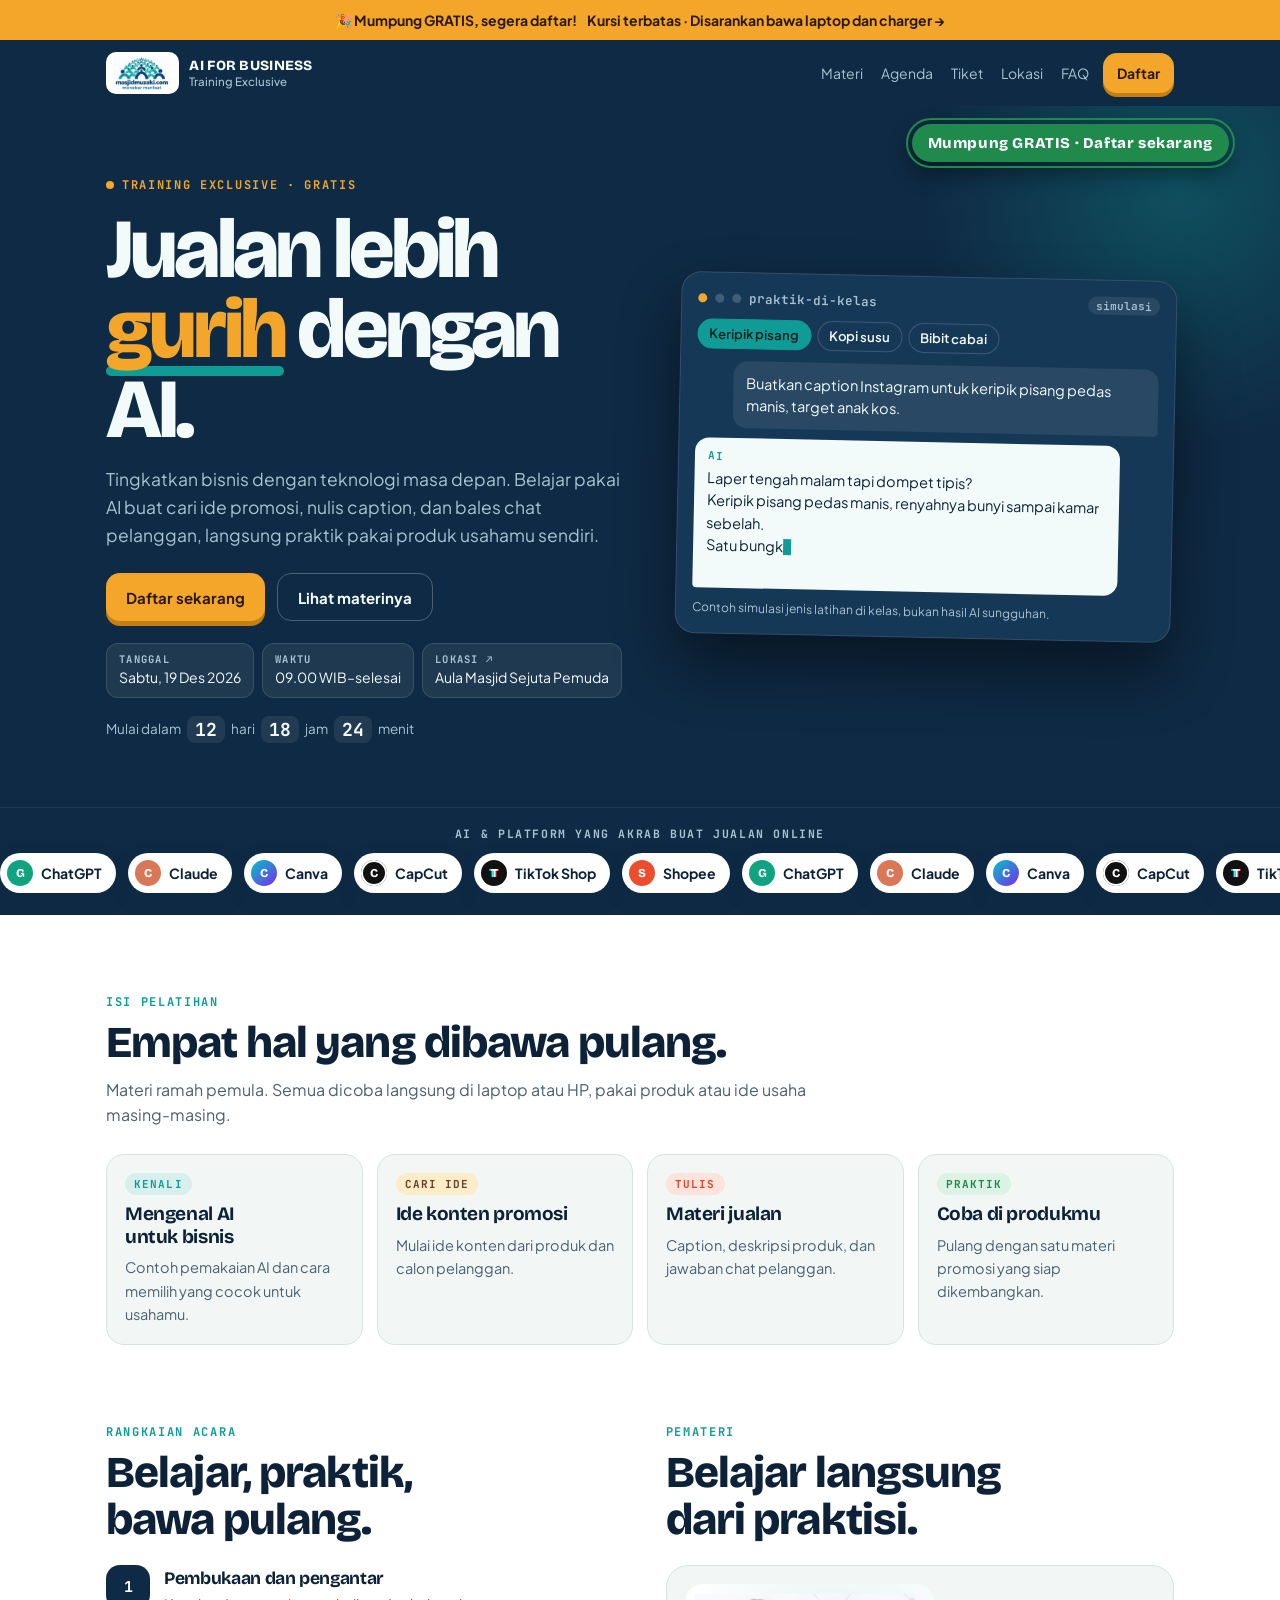
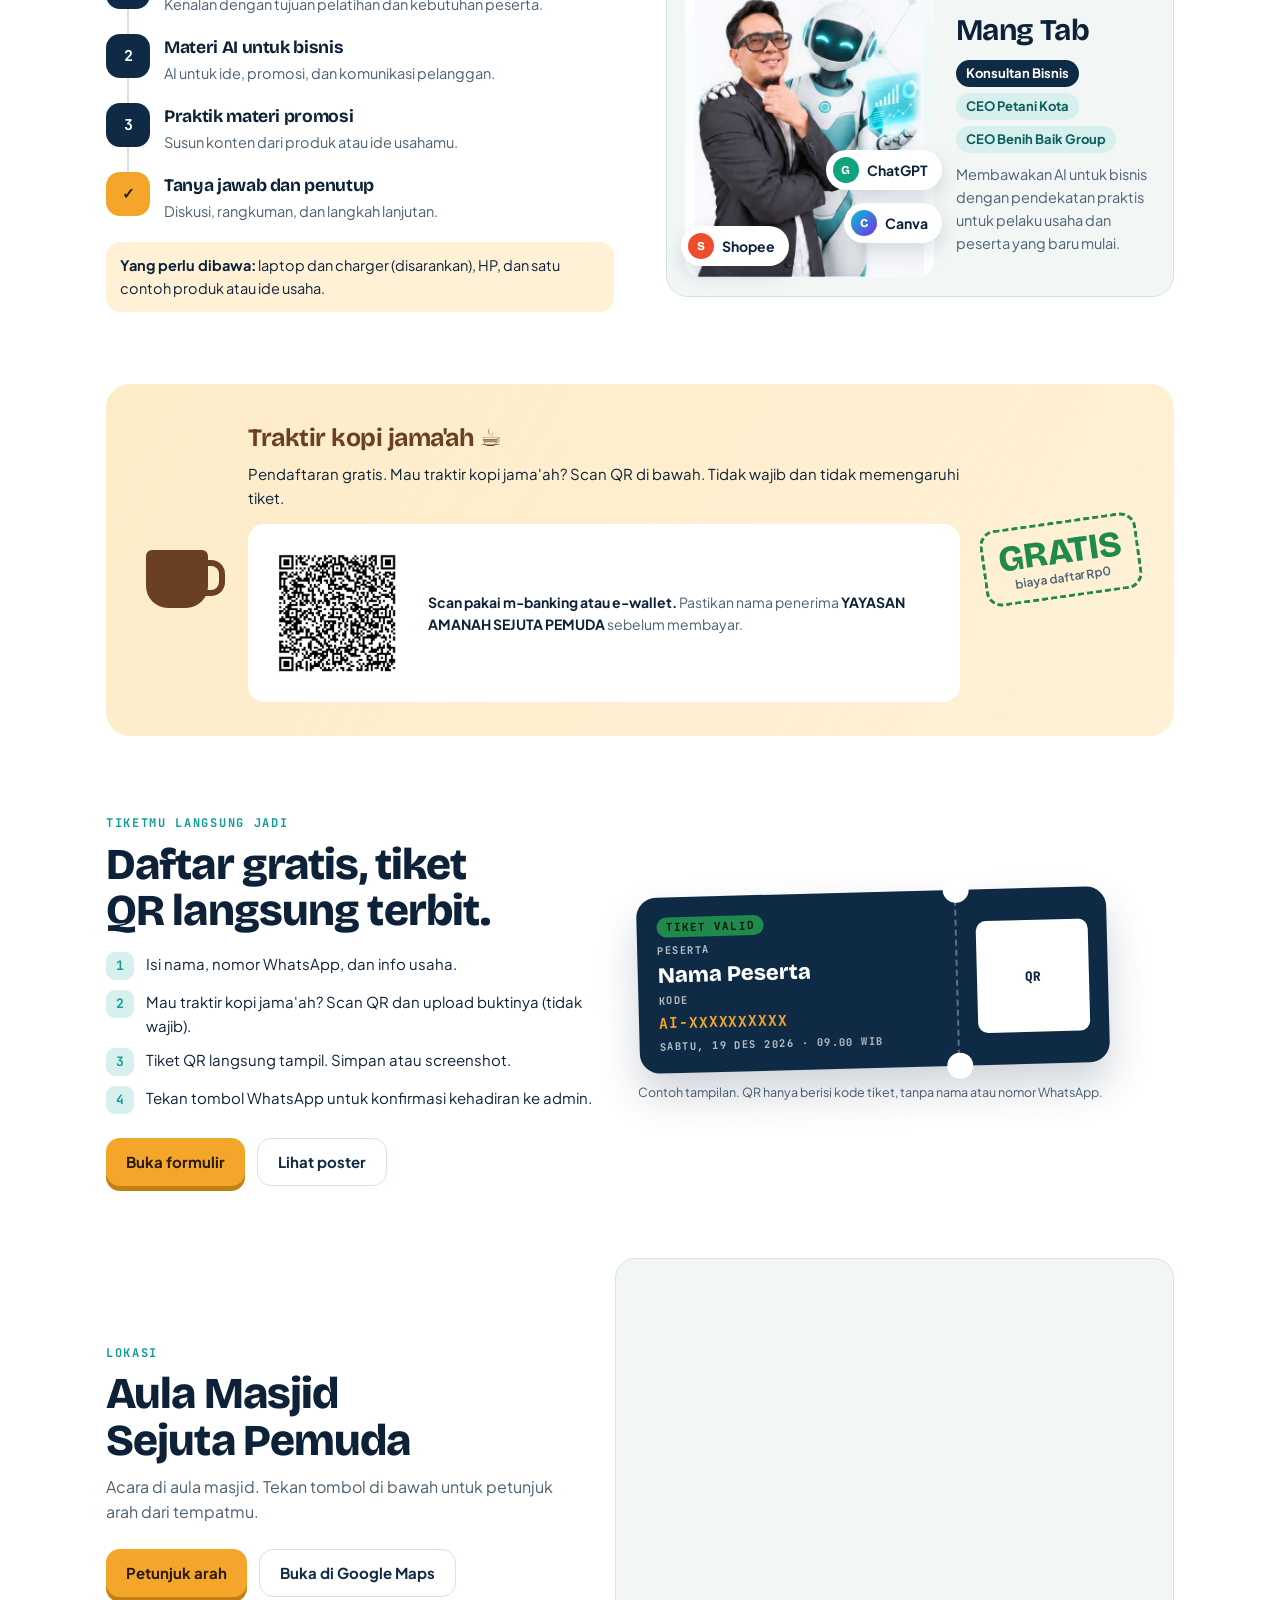
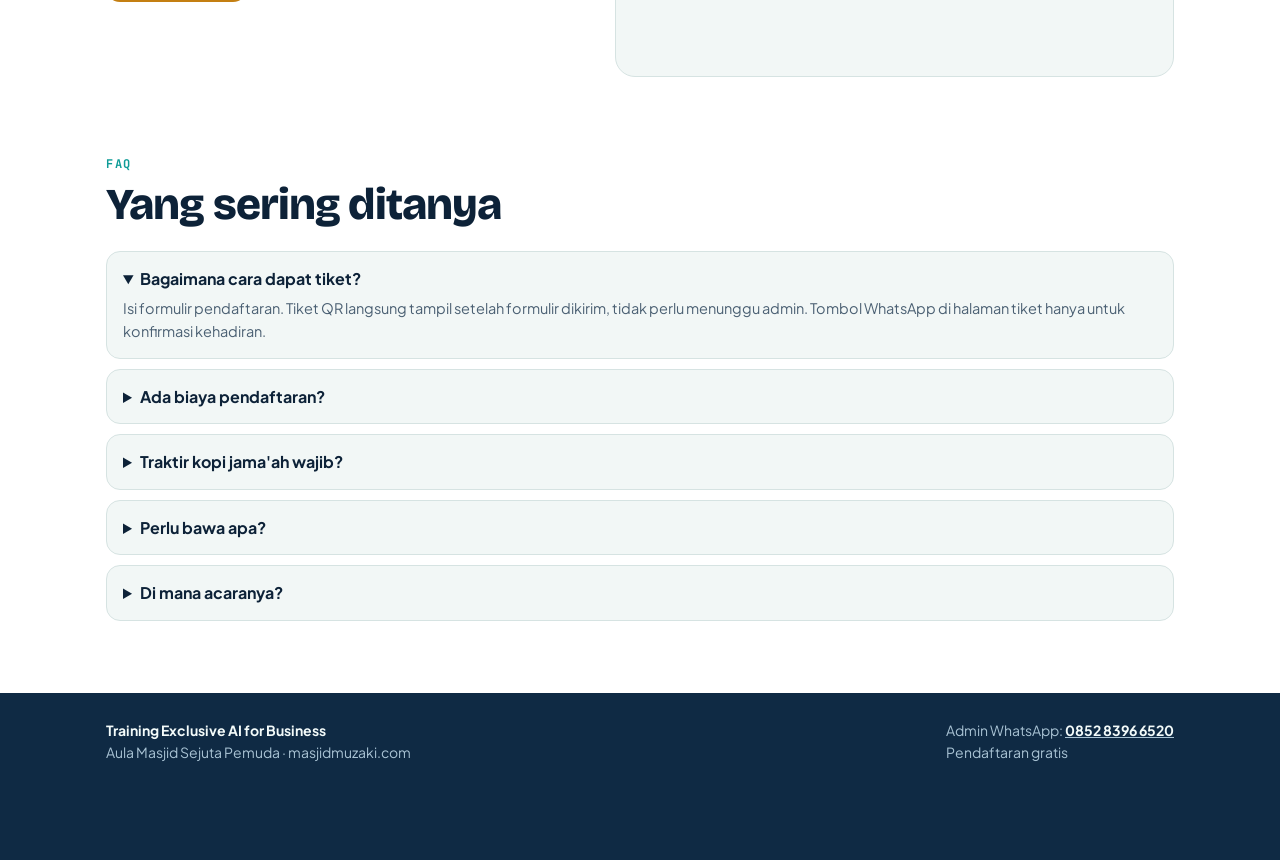
==== commit 6c5c64eb: "Wording: 'Traktir kopi jama'ah' Co-Authored-By: Claude Opus 5.5 <noreply@anthropic.com> Claude-Sessi" ====
--- a/index.html
+++ b/index.html
@@ -330,10 +330,10 @@
       <div class="kopi">
         <div class="cup" aria-hidden="true"><span class="steam"></span><span class="steam"></span><span class="steam"></span><span class="body"></span></div>
         <div>
-          <h3 id="kopi-title">Kopi jamaah</h3>
-          <p>Pendaftaran gratis. Mau ikut patungan kopi jamaah? Scan QR di bawah. Tidak wajib dan tidak memengaruhi tiket.</p>
+          <h3 id="kopi-title">Traktir kopi jama'ah ☕</h3>
+          <p>Pendaftaran gratis. Mau traktir kopi jama'ah? Scan QR di bawah. Tidak wajib dan tidak memengaruhi tiket.</p>
           <div class="qris">
-            <img src="assets/qris-kopi-jamaah.png" alt="QR pembayaran kopi jamaah" width="400" height="400" loading="lazy">
+            <img src="assets/qris-kopi-jamaah.png" alt="QR traktir kopi jama'ah" width="400" height="400" loading="lazy">
             <p><b>Scan pakai m-banking atau e-wallet.</b> Pastikan nama penerima <b>YAYASAN AMANAH SEJUTA PEMUDA</b> sebelum membayar.</p>
           </div>
         </div>
@@ -352,7 +352,7 @@
           <h2 class="only-after">Pendaftaran sudah ditutup.</h2>
           <ol class="steps only-before">
             <li><b>1</b><span>Isi nama, nomor WhatsApp, dan info usaha.</span></li>
-            <li><b>2</b><span>Mau ikut kopi jamaah? Scan QR dan upload buktinya (tidak wajib).</span></li>
+            <li><b>2</b><span>Mau traktir kopi jama'ah? Scan QR dan upload buktinya (tidak wajib).</span></li>
             <li><b>3</b><span>Tiket QR langsung tampil. Simpan atau screenshot.</span></li>
             <li><b>4</b><span>Tekan tombol WhatsApp untuk konfirmasi kehadiran ke admin.</span></li>
           </ol>
@@ -403,7 +403,7 @@
         <div class="faq">
           <details open><summary>Bagaimana cara dapat tiket?</summary><p>Isi formulir pendaftaran. Tiket QR langsung tampil setelah formulir dikirim, tidak perlu menunggu admin. Tombol WhatsApp di halaman tiket hanya untuk konfirmasi kehadiran.</p></details>
           <details><summary>Ada biaya pendaftaran?</summary><p>Tidak. Pendaftaran gratis.</p></details>
-          <details><summary>Kopi jamaah wajib?</summary><p>Tidak. Pendaftaran gratis. Kalau mau ikut kopi jamaah, scan QR dan upload buktinya di formulir.</p></details>
+          <details><summary>Traktir kopi jama'ah wajib?</summary><p>Tidak. Pendaftaran gratis. Kalau mau traktir kopi jama'ah, scan QR dan upload buktinya di formulir.</p></details>
           <details><summary>Perlu bawa apa?</summary><p>Disarankan membawa laptop dan charger. Bawa juga HP dan satu contoh produk atau ide usaha untuk praktik.</p></details>
           <details><summary>Di mana acaranya?</summary><p>Aula Masjid Sejuta Pemuda. <a href="https://maps.app.goo.gl/Eqbw839XBTK7faA59" target="_blank" rel="noopener">Buka di Google Maps</a> atau tanya admin.</p></details>
         </div>
